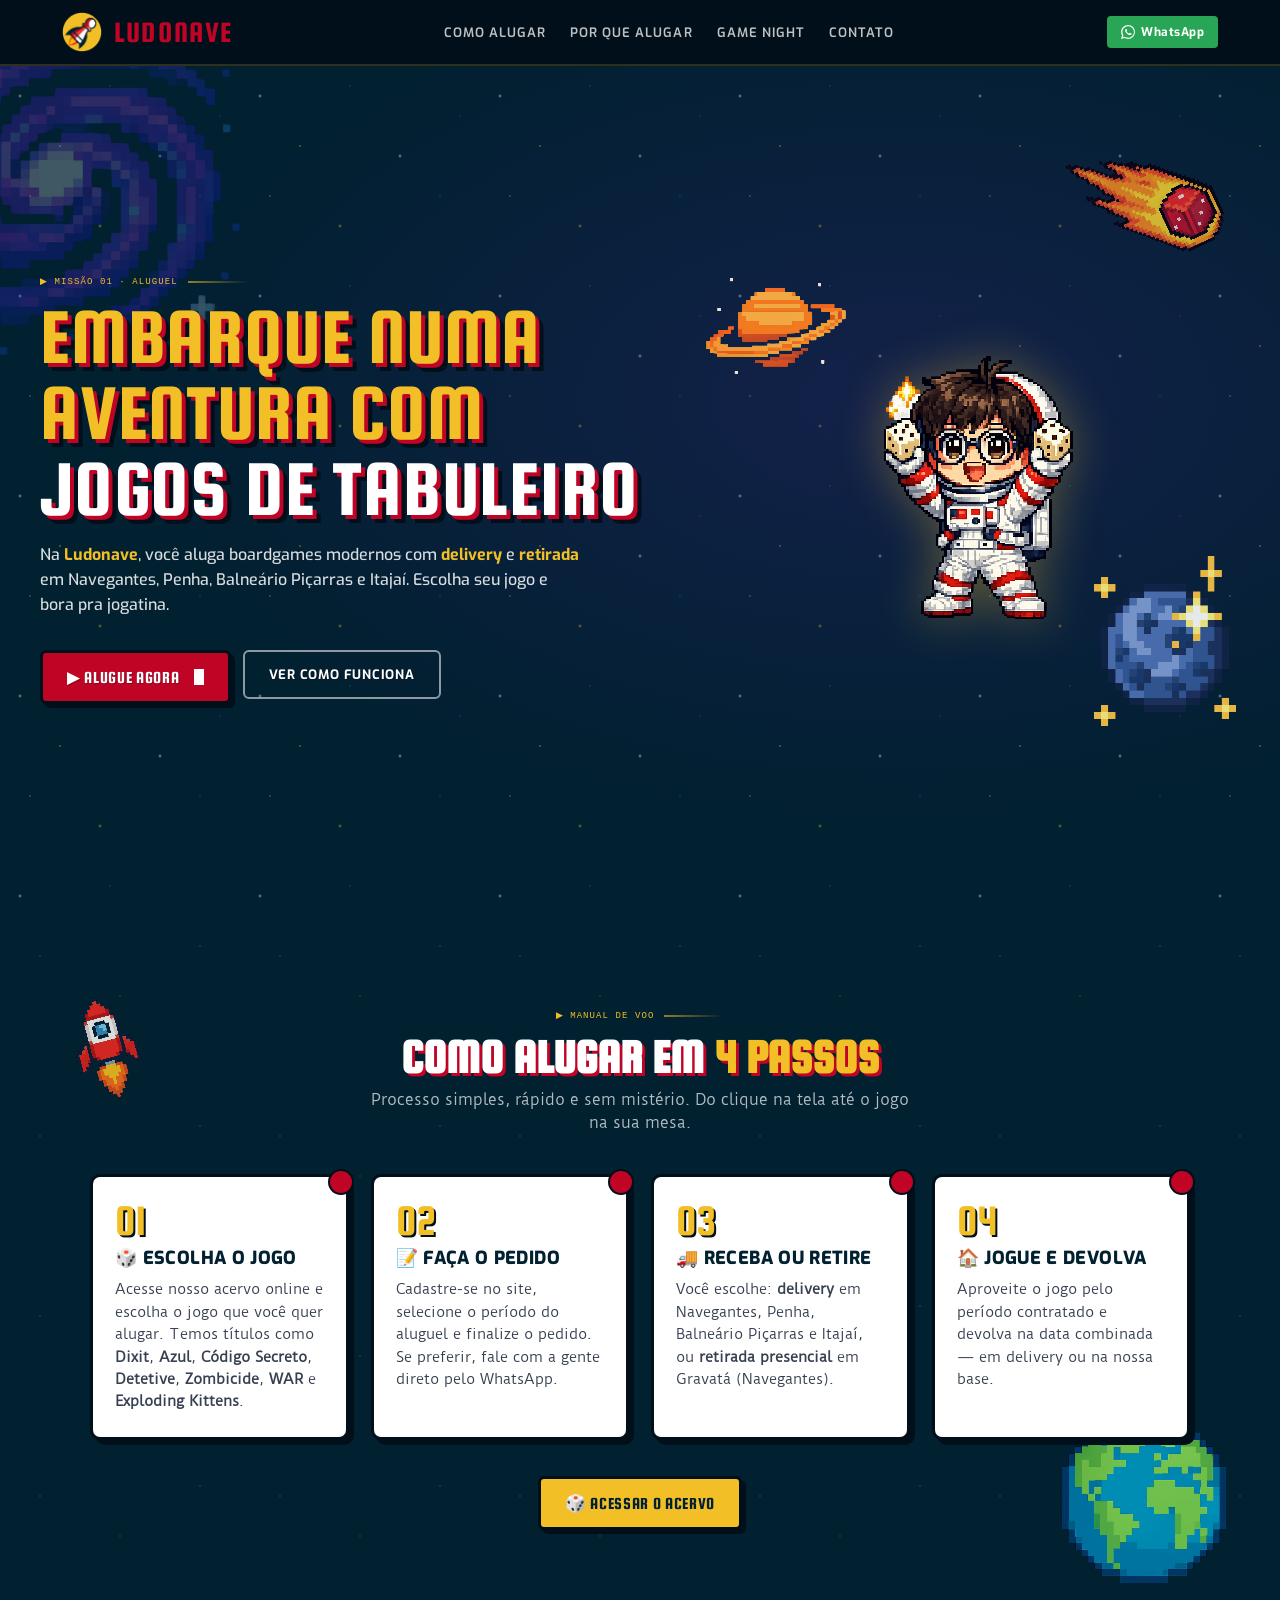
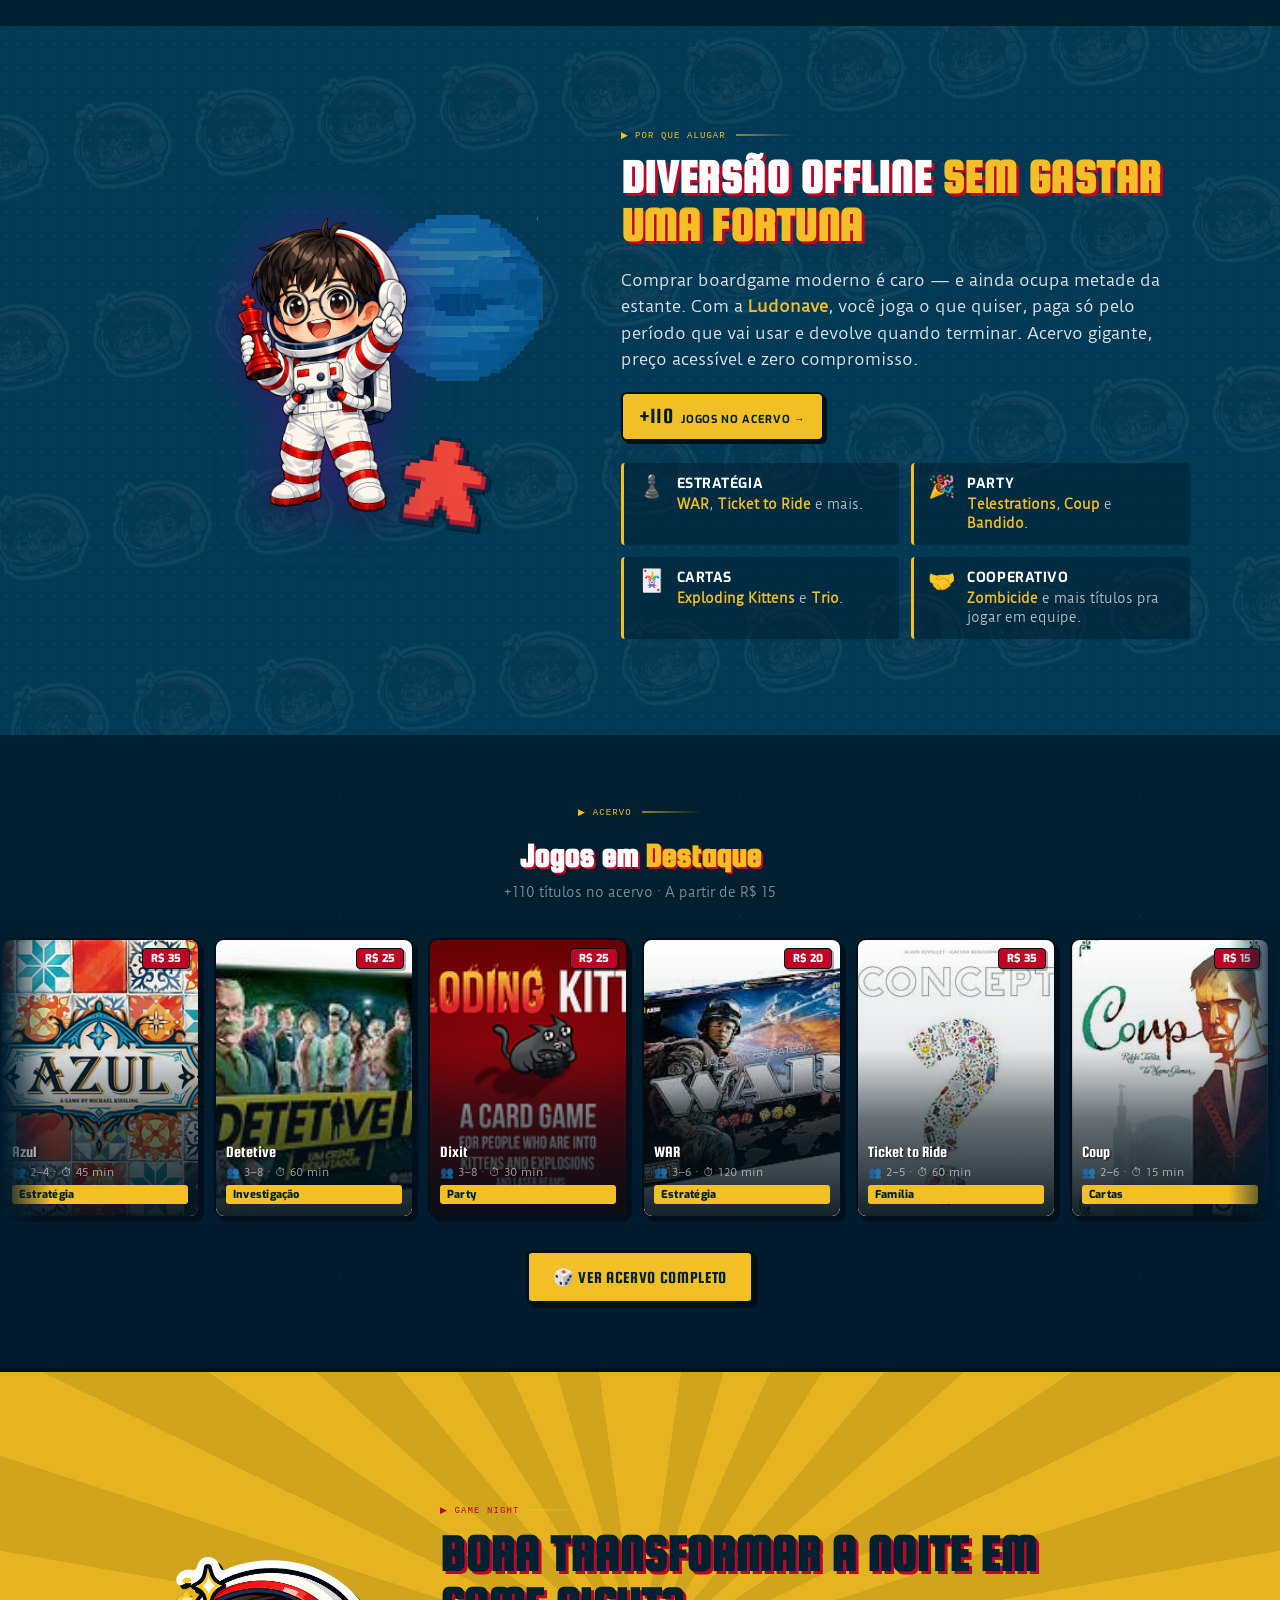
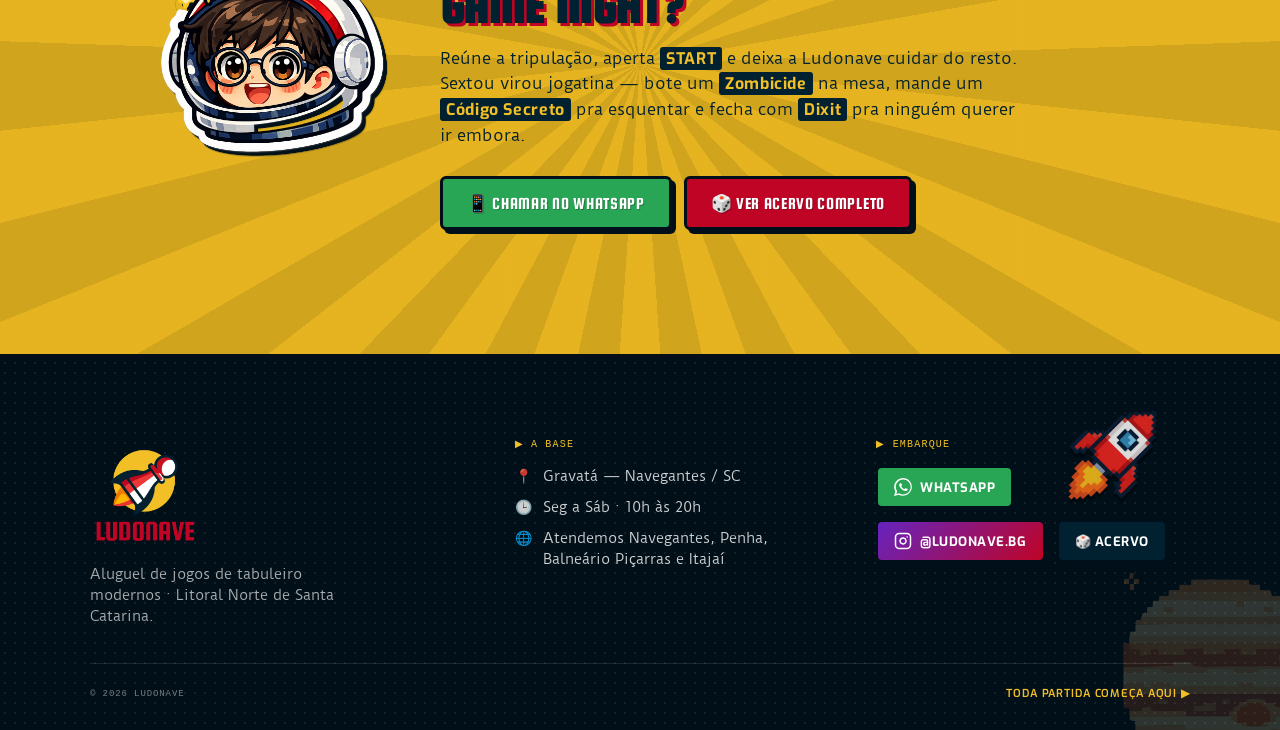
==== landing/index.html @ 5cf7e5d6 "feat: landing page LUDONAVE — aluguel de boardgames Landing page mobile-first completa com: - Hero, " ====
<!DOCTYPE html>
<html lang="pt-BR">
<head>
<meta charset="UTF-8">
<meta name="viewport" content="width=device-width, initial-scale=1.0">
<title>LUDONAVE — Aluguel de Jogos de Tabuleiro · Navegantes, Penha, Piçarras e Itajaí</title>
<meta name="description" content="Alugue jogos de tabuleiro modernos com delivery e retirada em Navegantes, Penha, Balneário Piçarras e Itajaí. Diversão analógica direto na sua casa.">
<meta name="theme-color" content="#012030">
<link rel="stylesheet" href="../colors_and_type.css">
<link rel="icon" href="../assets/logo%20icone.png" type="image/png">
<style>
/* ============================================================
   RESET + BASE
   ============================================================ */
* { box-sizing: border-box; margin: 0; padding: 0; }
html { scroll-behavior: smooth; }
body {
  background: var(--color-navy);
  color: var(--fg-primary);
  font-family: var(--font-body);
  overflow-x: hidden;
  -webkit-font-smoothing: antialiased;
}
img { display: block; max-width: 100%; height: auto; }
a { color: inherit; text-decoration: none; }
button { cursor: pointer; font-family: inherit; }

/* ============================================================
   COMMON UTILITIES
   ============================================================ */
.container { width: 100%; max-width: 1200px; margin: 0 auto; padding: 0 20px; }
.eyebrow {
  display: inline-flex; align-items: center; gap: 10px;
  font-family: var(--font-pixel);
  font-size: 9px; color: var(--color-yellow);
  letter-spacing: 0.12em; text-transform: uppercase;
  margin-bottom: 12px;
}
.eyebrow::after {
  content: ''; height: 2px; width: 60px;
  background: linear-gradient(to right, rgba(242,191,39,0.6), transparent);
}

/* ============================================================
   BUTTONS
   ============================================================ */
.btn {
  display: inline-flex; align-items: center; gap: 10px;
  border: 3px solid #000f1a; border-radius: 6px;
  padding: 14px 24px;
  font-family: var(--font-display);
  font-size: 17px; letter-spacing: 0.04em;
  box-shadow: 4px 4px 0 #000f1a;
  transition: transform 100ms ease-out, box-shadow 100ms ease-out, filter 150ms;
  text-shadow: 1px 1px 0 rgba(0,0,0,0.25);
  min-height: 48px;
}
.btn:hover, .btn:focus-visible { transform: translate(2px, 2px); box-shadow: 2px 2px 0 #000f1a; outline: none; }
.btn:focus-visible { filter: brightness(1.1); }

.btn--primary { background: var(--color-red); color: white; }
.btn--yellow { background: var(--color-yellow); color: var(--color-navy); text-shadow: none; }
.btn--wpp { background: var(--color-green); color: white; }
.btn--outline {
  background: transparent; color: white;
  border: 2.5px solid rgba(255,255,255,0.55);
  box-shadow: none;
  font-family: var(--font-ui); font-weight: 700; font-size: 13px;
  letter-spacing: 0.06em; text-transform: uppercase;
}
.btn--outline:hover { background: rgba(255,255,255,0.08); transform: none; box-shadow: none; }

.cursor-pixel {
  display: inline-block; width: 10px; height: 16px;
  background: currentColor;
  margin-left: 4px;
  animation: blink 1s steps(1) infinite;
  image-rendering: pixelated;
  vertical-align: -2px;
}
@keyframes blink { 50% { opacity: 0; } }

/* ============================================================
   HEADER
   ============================================================ */
.site-header {
  position: sticky; top: 0; z-index: 50;
  background: rgba(1, 15, 24, 0.92);
  backdrop-filter: blur(8px);
  border-bottom: 2px solid rgba(242,191,39,0.18);
}
.site-header__inner {
  display: flex; align-items: center; justify-content: space-between;
  padding: 10px 20px;
  max-width: 1200px; margin: 0 auto;
}
.site-header__logo { display: flex; align-items: center; gap: 10px; }
.site-header__logo img { height: 40px; width: auto; }
.site-header__logo span {
  font-family: var(--font-display);
  font-size: 26px; line-height: 1;
  color: var(--color-red);
  letter-spacing: 0.04em;
}
.site-header__nav { display: none; gap: 24px; }
.site-header__nav a {
  font-family: var(--font-ui); font-weight: 600;
  font-size: 13px; text-transform: uppercase;
  letter-spacing: 0.08em;
  color: rgba(255,255,255,0.75);
  transition: color 150ms;
}
.site-header__nav a:hover { color: var(--color-yellow); }
.site-header__cta {
  display: inline-flex; align-items: center; gap: 6px;
  background: var(--color-green); color: white;
  border: 2px solid #000f1a; border-radius: 6px;
  padding: 8px 14px;
  font-family: var(--font-ui); font-weight: 700; font-size: 12px;
  letter-spacing: 0.04em;
  box-shadow: 3px 3px 0 #000f1a;
  transition: transform 100ms, box-shadow 100ms;
}
.site-header__cta:hover { transform: translate(1px,1px); box-shadow: 2px 2px 0 #000f1a; }
@media (min-width: 768px) {
  .site-header__nav { display: flex; }
  .site-header__logo img { height: 44px; }
  .site-header__logo span { font-size: 30px; }
}

/* ============================================================
   HERO
   ============================================================ */
.hero {
  position: relative;
  min-height: calc(100vh - 60px);
  padding: 40px 20px 60px;
  display: flex; align-items: center;
  overflow: hidden;
  background: var(--color-navy);
}
.hero::before {
  content: ''; position: absolute; inset: 0; pointer-events: none;
  background-image:
    radial-gradient(2px 2px at 20px 30px, white, transparent),
    radial-gradient(1.5px 1.5px at 60px 80px, var(--color-yellow), transparent),
    radial-gradient(1px 1px at 110px 20px, var(--color-blue), transparent),
    radial-gradient(2px 2px at 160px 90px, white, transparent),
    radial-gradient(1.5px 1.5px at 220px 50px, var(--color-purple), transparent),
    radial-gradient(1px 1px at 30px 130px, white, transparent),
    radial-gradient(2px 2px at 100px 160px, var(--color-yellow), transparent),
    radial-gradient(1px 1px at 200px 130px, var(--color-blue), transparent);
  background-size: 240px 200px;
  opacity: 0.55;
}
.hero::after {
  content: ''; position: absolute; inset: 0; pointer-events: none;
  background: radial-gradient(ellipse at 70% 40%, rgba(101,36,191,0.18), transparent 60%);
}
.hero__inner {
  position: relative; z-index: 2;
  display: grid; grid-template-columns: 1fr; gap: 12px;
  width: 100%; max-width: 1200px; margin: 0 auto;
  align-items: center;
}
.hero__copy { text-align: center; }
.hero__title {
  font-family: var(--font-display);
  font-size: clamp(44px, 11vw, 80px);
  line-height: 0.95;
  color: var(--color-yellow);
  text-shadow: 4px 4px 0 var(--color-red), 8px 8px 0 #000f1a;
  letter-spacing: 0.01em;
  margin-bottom: 16px;
}
.hero__title .accent { color: white; }
.hero__sub {
  font-family: var(--font-ui);
  font-size: 16px; font-weight: 500;
  color: rgba(255,255,255,0.85);
  max-width: 540px; margin: 0 auto 28px;
  line-height: 1.55;
}
.hero__sub strong { color: var(--color-yellow); font-weight: 700; }
.hero__ctas { display: flex; flex-direction: column; gap: 12px; align-items: center; }
.hero__galaxy {
  position: absolute;
  width: 280px; height: 280px;
  top: -40px; left: -80px;
  opacity: 0.35;
  animation: spin-slow 60s linear infinite;
  pointer-events: none;
}
.hero__meteor {
  position: absolute;
  width: 90px;
  top: 12%; right: -10px;
  transform: rotate(-25deg);
  opacity: 0.85;
  image-rendering: pixelated;
  animation: meteor-fall 8s ease-in-out infinite;
  pointer-events: none;
}
.hero__visual {
  position: relative;
  display: flex; justify-content: center; align-items: center;
  min-height: 240px;
  margin-top: -8px;
}
.hero__mascot {
  position: relative; z-index: 3;
  width: 170px;
  image-rendering: pixelated;
  animation: float 3.2s ease-in-out infinite;
  filter: drop-shadow(0 0 24px rgba(242,191,39,0.35));
}
.hero__saturn {
  position: absolute; z-index: 1;
  width: 70px;
  top: 14%; left: 8%;
  image-rendering: pixelated;
  opacity: 0.95;
  animation: float 6s ease-in-out infinite;
}
.hero__bluep {
  position: absolute; z-index: 1;
  width: 80px;
  bottom: 12%; right: 8%;
  image-rendering: pixelated;
  opacity: 0.9;
  animation: float 4.5s ease-in-out infinite;
}

@keyframes float {
  0%, 100% { translate: 0 0; }
  50%      { translate: 0 -10px; }
}
@keyframes spin-slow { to { rotate: 360deg; } }
@keyframes meteor-fall {
  0%, 100% { translate: 0 0; }
  50%      { translate: -20px 14px; }
}

@media (min-width: 768px) {
  .hero { padding: 60px 24px; }
  .hero__inner { grid-template-columns: 1.2fr 1fr; gap: 48px; }
  .hero__copy { text-align: left; }
  .hero__sub { margin: 0 0 32px; }
  .hero__ctas { flex-direction: row; align-items: flex-start; flex-wrap: wrap; }
  .hero__visual { min-height: 460px; margin-top: 0; }
  .hero__mascot { width: 280px; }
  .hero__saturn { width: 140px; top: 0; left: -10px; }
  .hero__bluep { width: 170px; bottom: -10px; right: -10px; }
  .hero__galaxy { width: 360px; height: 360px; top: -60px; left: -120px; opacity: 0.25; }
  .hero__meteor { width: 130px; top: 8%; right: 5%; }
}

/* ============================================================
   MISSION
   ============================================================ */
.mission {
  position: relative;
  padding: 72px 20px;
  background: var(--color-navy-light);
  overflow: hidden;
}
.mission::before {
  content: ''; position: absolute; inset: 0; pointer-events: none;
  background-image: url('../assets/mascote-cabeca.png');
  background-size: 110px;
  background-repeat: space;
  opacity: 0.05;
  transform: rotate(-6deg) scale(1.05);
}
.mission::after {
  content: ''; position: absolute; inset: 0; pointer-events: none;
  background: var(--texture-halftone-light);
  background-size: 12px 12px;
  opacity: 0.4;
}
.mission__inner {
  position: relative; z-index: 2;
  max-width: 1100px; margin: 0 auto;
  display: grid; grid-template-columns: 1fr; gap: 14px;
  align-items: center;
}
.mission__visual {
  position: relative;
  display: flex; justify-content: center; align-items: center;
  min-height: 200px;
  padding: 8px 12px;
}
.mission__hero {
  position: relative; z-index: 3;
  width: 150px;
  filter: drop-shadow(0 0 28px rgba(101,36,191,0.55)) drop-shadow(0 8px 16px rgba(0,0,0,0.4));
  animation: float 4s ease-in-out infinite;
}
.mission__planet {
  position: absolute; z-index: 1;
  width: 90px;
  top: 18%; right: 14%;
  opacity: 0.45;
  image-rendering: pixelated;
}
.mission__meeple {
  position: absolute; z-index: 2;
  width: 50px;
  bottom: 14%; right: 16%;
  image-rendering: pixelated;
  transform: rotate(8deg);
  opacity: 0.95;
  filter: drop-shadow(2px 2px 0 rgba(0,0,0,0.4));
}
.mission__copy h2 {
  font-family: var(--font-display);
  font-size: clamp(32px, 7vw, 48px);
  line-height: 1; color: white;
  text-shadow: 3px 3px 0 var(--color-red);
  letter-spacing: 0.01em;
  margin-bottom: 18px;
}
.mission__copy h2 span { color: var(--color-yellow); }
.mission__copy p {
  font-family: var(--font-body);
  font-size: 16px; line-height: 1.65;
  color: rgba(255,255,255,0.86);
  margin-bottom: 14px;
}
.mission__copy p strong { color: var(--color-yellow); font-weight: 700; }

.mission__bens {
  display: grid; grid-template-columns: 1fr; gap: 10px;
  margin-top: 22px;
}
.mission__bem {
  display: flex; gap: 12px; align-items: flex-start;
  padding: 12px 14px;
  background: rgba(1,32,48,0.55);
  border-left: 3px solid var(--color-yellow);
  border-radius: 4px;
}
.mission__bem .ico {
  font-size: 22px; line-height: 1;
  flex-shrink: 0;
}
.mission__bem h4 {
  font-family: var(--font-ui); font-weight: 700;
  font-size: 14px; color: white;
  text-transform: uppercase; letter-spacing: 0.04em;
  margin-bottom: 2px;
}
.mission__bem p {
  font-family: var(--font-body);
  font-size: 13px; line-height: 1.45;
  color: rgba(255,255,255,0.7);
  margin: 0;
}
.mission__count {
  display: inline-flex; align-items: baseline; gap: 8px;
  margin-top: 6px;
  padding: 10px 16px;
  background: var(--color-yellow); color: var(--color-navy);
  border: 2.5px solid #000f1a;
  border-radius: 6px;
  box-shadow: 3px 3px 0 #000f1a;
  font-family: var(--font-display);
  font-size: 22px;
  letter-spacing: 0.02em;
  text-decoration: none;
  transition: transform 100ms, box-shadow 100ms;
  cursor: pointer;
}
.mission__count:hover, .mission__count:focus-visible {
  transform: translate(1px, 1px);
  box-shadow: 2px 2px 0 #000f1a;
  outline: none;
  filter: brightness(1.05);
}
.mission__count small {
  font-family: var(--font-ui); font-weight: 700; font-size: 11px;
  letter-spacing: 0.06em; text-transform: uppercase;
}

@media (min-width: 768px) {
  .mission { padding: 96px 24px; }
  .mission__inner { grid-template-columns: 1fr 1.2fr; gap: 56px; }
  .mission__visual { min-height: 320px; padding: 24px 16px; }
  .mission__hero { width: 240px; }
  .mission__planet { width: 180px; top: 8%; right: 4%; }
  .mission__meeple { width: 90px; }
  .mission__bens { grid-template-columns: 1fr 1fr; gap: 12px; }
}

/* ============================================================
   HOW IT WORKS — MANUAL DE VOO
   ============================================================ */
.how {
  position: relative;
  padding: 72px 20px;
  background: var(--color-navy);
  overflow: hidden;
}
.how::before {
  content: ''; position: absolute; inset: 0; pointer-events: none;
  background-image:
    radial-gradient(1.5px 1.5px at 40px 50px, rgba(255,255,255,0.4), transparent),
    radial-gradient(1px 1px at 120px 90px, var(--color-yellow), transparent),
    radial-gradient(1.5px 1.5px at 200px 40px, var(--color-blue), transparent);
  background-size: 240px 180px;
  opacity: 0.4;
}
.how__earth {
  position: absolute;
  width: 110px; bottom: 6%; right: 2%;
  opacity: 0.85;
  image-rendering: pixelated;
  animation: float 5s ease-in-out infinite;
  pointer-events: none;
}
.how__rocket {
  position: absolute;
  width: 80px; top: 8%; left: 3%;
  opacity: 0.85;
  image-rendering: pixelated;
  transform: rotate(-15deg);
  animation: float 4s ease-in-out infinite;
  pointer-events: none;
}
.how__inner { position: relative; z-index: 2; max-width: 1100px; margin: 0 auto; }
.how__head { text-align: center; margin-bottom: 40px; }
.how__head h2 {
  font-family: var(--font-display);
  font-size: clamp(32px, 7vw, 48px);
  line-height: 1; color: white;
  text-shadow: 3px 3px 0 var(--color-red);
  margin-bottom: 8px;
}
.how__head h2 span { color: var(--color-yellow); }
.how__head p {
  font-family: var(--font-body); font-size: 15px;
  color: rgba(255,255,255,0.7);
  max-width: 540px; margin: 0 auto;
}
.how__grid {
  display: grid; grid-template-columns: 1fr; gap: 18px;
}
.how__card {
  position: relative;
  background: white; color: var(--color-navy);
  border: 3px solid #000f1a; border-radius: 10px;
  padding: 22px 22px 24px;
  box-shadow: 5px 5px 0 #000f1a;
  transition: transform 200ms, box-shadow 200ms;
}
.how__card:hover { transform: translate(-2px,-2px); box-shadow: 7px 7px 0 #000f1a; }
.how__num {
  font-family: var(--font-display);
  font-size: 44px; line-height: 1;
  color: var(--color-yellow);
  text-shadow: 2px 2px 0 #000f1a;
  margin-bottom: 4px;
}
.how__card h3 {
  font-family: var(--font-ui); font-weight: 800;
  font-size: 18px; letter-spacing: 0.02em;
  text-transform: uppercase;
  color: var(--color-navy);
  margin-bottom: 8px;
}
.how__card p {
  font-family: var(--font-body); font-size: 14px;
  line-height: 1.6; color: var(--color-gray-700);
}
.how__card::after {
  content: ''; position: absolute;
  top: -8px; right: -8px;
  width: 22px; height: 22px;
  background: var(--color-red);
  border: 2.5px solid #000f1a;
  border-radius: 50%;
}
@media (min-width: 600px) {
  .how__grid { grid-template-columns: 1fr 1fr; gap: 22px; }
}
@media (min-width: 1024px) {
  .how { padding: 96px 24px; }
  .how__grid { grid-template-columns: repeat(4, 1fr); }
  .how__earth { width: 170px; right: 4%; }
  .how__rocket { width: 110px; left: 4%; top: 12%; }
}

/* ============================================================
   GAME NIGHT
   ============================================================ */
.gn {
  position: relative;
  padding: 72px 20px;
  background: var(--color-yellow);
  color: var(--color-navy);
  overflow: hidden;
  border-top: 4px solid #000f1a;
  border-bottom: 4px solid #000f1a;
}
.gn::before {
  content: ''; position: absolute; inset: -30%; pointer-events: none;
  background: repeating-conic-gradient(from 0deg, var(--color-yellow-dark) 0deg 8deg, #8a6a08 8deg 16deg);
  opacity: 0.32;
}
.gn__inner {
  position: relative; z-index: 2;
  max-width: 1000px; margin: 0 auto;
  display: grid; grid-template-columns: 1fr; gap: 24px;
  align-items: center;
  text-align: center;
}
.gn__sticker {
  display: flex; justify-content: center;
  position: relative; z-index: 2;
}
.gn__sticker img {
  width: 200px;
  filter: drop-shadow(4px 4px 0 #000f1a);
}
.gn__copy h2 {
  font-family: var(--font-display);
  font-size: clamp(32px, 7vw, 52px);
  line-height: 1; color: var(--color-navy);
  text-shadow: 3px 3px 0 var(--color-red);
  margin-bottom: 14px;
}
.gn__copy p {
  font-family: var(--font-body);
  font-size: 16px; line-height: 1.6;
  color: var(--color-navy);
  max-width: 580px; margin: 0 auto 28px;
}
.gn__copy p strong {
  background: var(--color-navy); color: var(--color-yellow);
  padding: 1px 6px; border-radius: 3px;
  font-family: var(--font-ui); font-weight: 700;
  letter-spacing: 0.04em;
}
.gn__ctas {
  display: flex; flex-direction: column; gap: 12px; align-items: center;
}
@media (min-width: 768px) {
  .gn { padding: 96px 24px; }
  .gn__inner { grid-template-columns: auto 1fr; gap: 40px; text-align: left; }
  .gn__copy p { margin: 0 0 28px; }
  .gn__ctas { flex-direction: row; align-items: flex-start; }
  .gn__sticker img { width: 260px; }
}

/* ============================================================
   FOOTER
   ============================================================ */
.foot {
  position: relative;
  padding: 64px 20px 28px;
  background: var(--color-navy-dark);
  color: white;
  overflow: hidden;
}
.foot::before {
  content: ''; position: absolute; inset: 0; pointer-events: none;
  background: var(--texture-halftone-light);
  background-size: 10px 10px;
  opacity: 0.6;
}
.foot__jupiter {
  position: absolute; bottom: -40px; right: -40px;
  width: 200px; opacity: 0.18;
  image-rendering: pixelated;
  pointer-events: none;
}
.foot__rocket {
  position: absolute; top: 32px; right: 8%;
  width: 130px; opacity: 0.85;
  image-rendering: pixelated;
  transform: rotate(45deg);
  animation: float 3.5s ease-in-out infinite;
  pointer-events: none;
  filter: drop-shadow(3px 3px 0 rgba(0,0,0,0.4));
}
.foot__inner {
  position: relative; z-index: 2;
  max-width: 1100px; margin: 0 auto;
}
.foot__grid {
  display: grid; grid-template-columns: 1fr; gap: 36px;
  margin-bottom: 36px;
}
.foot__brand img { height: 110px; width: auto; margin-bottom: 16px; }
.foot__brand p {
  font-family: var(--font-body); font-size: 14px;
  color: rgba(255,255,255,0.65);
  max-width: 280px;
}
.foot__title {
  font-family: var(--font-pixel);
  font-size: 10px; color: var(--color-yellow);
  letter-spacing: 0.12em;
  margin-bottom: 16px;
}
.foot__list { list-style: none; }
.foot__list li {
  font-family: var(--font-body); font-size: 14px;
  color: rgba(255,255,255,0.8);
  margin-bottom: 10px;
  line-height: 1.5;
  display: flex; gap: 8px; align-items: flex-start;
}
.foot__list li .ico {
  display: inline-block; min-width: 20px;
  font-size: 14px;
}
.foot__social {
  display: flex; flex-wrap: wrap; gap: 12px; margin-top: 4px;
}
.foot__social a {
  display: inline-flex; align-items: center; gap: 8px;
  padding: 10px 16px;
  background: var(--color-navy);
  border: 2.5px solid #000f1a;
  border-radius: 6px;
  box-shadow: 3px 3px 0 #000f1a;
  font-family: var(--font-ui); font-weight: 700;
  font-size: 13px; letter-spacing: 0.04em;
  text-transform: uppercase;
  color: white;
  transition: transform 100ms, box-shadow 100ms;
}
.foot__social a:hover { transform: translate(1px,1px); box-shadow: 2px 2px 0 #000f1a; }
.foot__social a.is-wpp { background: var(--color-green); }
.foot__social a.is-ig { background: linear-gradient(135deg, var(--color-purple), var(--color-red)); }
.foot__social svg { width: 18px; height: 18px; }
.foot__bottom {
  border-top: 1px solid rgba(255,255,255,0.1);
  padding-top: 22px;
  display: flex; flex-direction: column; gap: 10px;
  align-items: center; justify-content: space-between;
  text-align: center;
}
.foot__copy {
  font-family: var(--font-pixel); font-size: 9px;
  color: rgba(255,255,255,0.45); letter-spacing: 0.1em;
}
.foot__tag {
  font-family: var(--font-ui); font-weight: 600; font-size: 11px;
  color: var(--color-yellow); letter-spacing: 0.08em;
  text-transform: uppercase;
}
@media (min-width: 768px) {
  .foot { padding: 80px 24px 32px; }
  .foot__grid { grid-template-columns: 1.2fr 1fr 1fr; gap: 48px; }
  .foot__bottom { flex-direction: row; }
}

/* ============================================================
   ACCESSIBILITY — Reduced motion
   ============================================================ */
@media (prefers-reduced-motion: reduce) {
  *, *::before, *::after {
    animation-duration: 0.01ms !important;
    animation-iteration-count: 1 !important;
    transition-duration: 0.01ms !important;
    scroll-behavior: auto !important;
  }
}

/* ============================================================
   CAROUSEL — Destaque de Jogos
   ============================================================ */
.carousel {
  position: relative;
  padding: 48px 0;
  background: linear-gradient(180deg, var(--color-navy) 0%, #011a2d 100%);
  overflow: hidden;
}
.carousel::before {
  content: ''; position: absolute; inset: 0; pointer-events: none;
  background-image:
    radial-gradient(1px 1px at 80px 30px, rgba(242,191,39,0.35), transparent),
    radial-gradient(1px 1px at 200px 80px, rgba(255,255,255,0.25), transparent),
    radial-gradient(1.5px 1.5px at 340px 60px, rgba(4,157,217,0.4), transparent);
  background-size: 400px 120px;
  opacity: 0.5;
}
.carousel__head {
  position: relative; z-index: 2;
  text-align: center; margin-bottom: 24px;
  padding: 0 20px;
}
.carousel__title {
  font-family: var(--font-display);
  font-size: clamp(24px, 5vw, 34px);
  line-height: 1.1; color: white;
  text-shadow: 2px 2px 0 var(--color-red);
  margin-top: 8px;
}
.carousel__title span { color: var(--color-yellow); }
.carousel__sub {
  font-family: var(--font-body); font-size: 13px;
  color: rgba(255,255,255,0.5); margin-top: 8px;
}
.carousel__wrapper {
  position: relative; z-index: 2;
  overflow: hidden;
  -webkit-mask-image: linear-gradient(to right, transparent 0%, black 4%, black 96%, transparent 100%);
  mask-image: linear-gradient(to right, transparent 0%, black 4%, black 96%, transparent 100%);
}
.carousel__track {
  display: flex; gap: 14px;
  animation: carousel-scroll 35s linear infinite;
  padding: 12px 0;
  will-change: transform;
}
.carousel__track:hover { animation-play-state: paused; }
@keyframes carousel-scroll {
  0% { transform: translateX(0); }
  100% { transform: translateX(-50%); }
}

/* ---- Card ---- */
.carousel__card {
  flex: 0 0 150px; min-width: 150px;
  height: 220px;
  border-radius: 10px;
  overflow: hidden;
  cursor: pointer;
  position: relative;
  border: 2.5px solid #000f1a;
  box-shadow: 4px 4px 0 #000f1a;
  transition: transform 200ms cubic-bezier(.34,1.56,.64,1), box-shadow 200ms;
}
.carousel__card:hover {
  transform: translateY(-6px) scale(1.03);
  box-shadow: 6px 10px 0 #000f1a;
}
.carousel__card-img {
  position: absolute; inset: 0;
  width: 100%; height: 100%;
  object-fit: cover;
  background: linear-gradient(135deg, #012030 0%, #023a56 100%);
}
/* Dark gradient overlay for text readability */
.carousel__card::after {
  content: ''; position: absolute; inset: 0;
  background: linear-gradient(
    to top,
    rgba(1,15,24,0.92) 0%,
    rgba(1,15,24,0.6) 35%,
    rgba(1,15,24,0.1) 60%,
    transparent 100%
  );
  pointer-events: none;
  border-radius: 8px;
}
.carousel__card-body {
  position: absolute; bottom: 0; left: 0; right: 0;
  z-index: 5;
  padding: 10px 10px 12px;
  display: flex; flex-direction: column;
}
.carousel__card-name {
  font-family: var(--font-display);
  font-size: 14px;
  line-height: 1.15;
  color: white;
  text-shadow: 1px 1px 2px rgba(0,0,0,0.8);
  margin-bottom: 4px;
  overflow: hidden;
  display: -webkit-box;
  -webkit-line-clamp: 2;
  -webkit-box-orient: vertical;
}
.carousel__card-meta {
  display: flex; align-items: center; gap: 6px;
  font-family: var(--font-body);
  font-size: 10px;
  color: rgba(255,255,255,0.6);
  margin-bottom: 6px;
}
.carousel__card-tag {
  display: inline-block;
  background: var(--color-yellow);
  color: var(--color-navy);
  padding: 2px 7px;
  border-radius: 3px;
  font-family: var(--font-ui);
  font-size: 10px;
  font-weight: 800;
  letter-spacing: 0.02em;
}
/* Price badge top-right */
.carousel__card-price {
  position: absolute; top: 8px; right: 8px;
  z-index: 10;
  background: var(--color-red);
  color: white;
  padding: 4px 8px;
  border-radius: 4px;
  font-family: var(--font-ui);
  font-size: 11px;
  font-weight: 800;
  border: 1.5px solid #000f1a;
  box-shadow: 2px 2px 0 rgba(0,0,0,0.3);
  line-height: 1;
}
/* CTA link after carousel */
.carousel__cta {
  position: relative; z-index: 2;
  display: flex; justify-content: center;
  margin-top: 20px; padding: 0 20px;
}

@media (min-width: 600px) {
  .carousel { padding: 56px 0; }
  .carousel__card { flex: 0 0 170px; min-width: 170px; height: 245px; }
  .carousel__card-name { font-size: 15px; }
}
@media (min-width: 1024px) {
  .carousel { padding: 64px 0; }
  .carousel__card { flex: 0 0 200px; min-width: 200px; height: 280px; }
  .carousel__card-name { font-size: 16px; }
  .carousel__card-meta { font-size: 11px; }
  .carousel__card-tag { font-size: 11px; }
}

/* Focus rings */
a:focus-visible, button:focus-visible, .btn:focus-visible {
  outline: 3px solid var(--color-yellow);
  outline-offset: 3px;
}
</style>
</head>
<body>

<!-- ======================== HEADER ======================== -->
<header class="site-header">
  <div class="site-header__inner">
    <a href="#top" class="site-header__logo" aria-label="Ludonave — voltar ao topo">
      <img src="../assets/logo%20icone.png" alt="Logo Ludonave: foguete-peão">
      <span>LUDONAVE</span>
    </a>
    <nav class="site-header__nav" aria-label="Navegação principal">
      <a href="#manual-de-voo">Como Alugar</a>
      <a href="#missao">Por Que Alugar</a>
      <a href="#game-night">Game Night</a>
      <a href="#contato">Contato</a>
    </nav>
    <a class="site-header__cta"
       href="https://api.whatsapp.com/send?phone=5547997082864&text=Ol%C3%A1!%20Quero%20alugar%20um%20jogo%20da%20Ludonave"
       target="_blank" rel="noopener noreferrer"
       aria-label="Falar no WhatsApp">
      <svg viewBox="0 0 24 24" width="14" height="14" fill="currentColor" aria-hidden="true"><path d="M17.5 14.4c-.3-.1-1.6-.8-1.9-.9-.3-.1-.4-.1-.6.1-.2.3-.7.9-.8 1-.1.2-.3.2-.6.1-.3-.1-1.2-.4-2.2-1.4-.8-.7-1.4-1.6-1.6-1.9-.1-.3 0-.4.1-.6.1-.1.3-.3.4-.5.1-.1.2-.3.3-.4.1-.2 0-.3 0-.5s-.6-1.5-.9-2c-.2-.5-.4-.4-.6-.4h-.5c-.2 0-.5.1-.7.4-.3.3-.9.9-.9 2.2 0 1.3 1 2.6 1.1 2.7.1.2 1.9 3 4.7 4.2.7.3 1.2.5 1.6.6.7.2 1.3.2 1.8.1.6-.1 1.6-.7 1.9-1.3.2-.6.2-1.1.2-1.3 0-.1-.2-.2-.5-.3z"/><path d="M20.5 3.5C18.3 1.3 15.4 0 12.2 0 5.6 0 .2 5.4.2 12c0 2.1.6 4.2 1.6 6L0 24l6.2-1.6c1.7.9 3.6 1.4 5.5 1.4h.1c6.6 0 12-5.4 12-12 0-3.2-1.2-6.2-3.3-8.3zm-8.3 18.4c-1.8 0-3.5-.5-5-1.4l-.4-.2-3.7 1 1-3.6-.2-.4c-1-1.6-1.5-3.4-1.5-5.3 0-5.5 4.5-9.9 9.9-9.9 2.6 0 5.1 1 7 2.9 1.9 1.9 2.9 4.4 2.9 7-.1 5.4-4.5 9.9-10 9.9z"/></svg>
      WhatsApp
    </a>
  </div>
</header>

<a id="top"></a>

<!-- ======================== HERO ======================== -->
<section class="hero" aria-labelledby="hero-title">
  <img class="hero__galaxy" src="../assets/6.png" alt="" aria-hidden="true" loading="eager">
  <img class="hero__meteor" src="../assets/5.png" alt="" aria-hidden="true" loading="eager">

  <div class="hero__inner">
    <div class="hero__copy">
      <span class="eyebrow">▶ MISSÃO 01 · ALUGUEL</span>
      <h1 class="hero__title" id="hero-title">EMBARQUE NUMA AVENTURA COM <span class="accent">JOGOS DE TABULEIRO</span></h1>
      <p class="hero__sub">
        Na <strong>Ludonave</strong>, você aluga boardgames modernos com <strong>delivery</strong> e
        <strong>retirada</strong> em Navegantes, Penha, Balneário Piçarras e Itajaí.
        Escolha seu jogo e bora pra jogatina.
      </p>
      <div class="hero__ctas">
        <a class="btn btn--primary"
           href="https://ludonave.acervodejogos.com.br/"
           target="_blank" rel="noopener noreferrer">
          ▶ ALUGUE AGORA<span class="cursor-pixel" aria-hidden="true"></span>
        </a>
        <a class="btn btn--outline" href="#manual-de-voo">Ver como funciona</a>
      </div>
    </div>

    <div class="hero__visual">
      <img class="hero__saturn" src="../assets/3.png" alt="" aria-hidden="true" loading="eager">
      <img class="hero__bluep" src="../assets/7.png" alt="" aria-hidden="true" loading="eager">
      <img class="hero__mascot" src="../assets/mascote-pixel.png" alt="Mascote da Ludonave em estilo pixel-art segurando dados" loading="eager">
    </div>
  </div>
</section>

<!-- ======================== HOW IT WORKS ======================== -->
<section class="how" id="manual-de-voo" aria-labelledby="how-title">
  <img class="how__rocket" src="../assets/4.png" alt="" aria-hidden="true" loading="lazy">
  <img class="how__earth" src="../assets/11.png" alt="" aria-hidden="true" loading="lazy">

  <div class="how__inner">
    <div class="how__head">
      <span class="eyebrow">▶ MANUAL DE VOO</span>
      <h2 id="how-title">COMO ALUGAR EM <span>4 PASSOS</span></h2>
      <p>Processo simples, rápido e sem mistério. Do clique na tela até o jogo na sua mesa.</p>
    </div>

    <div class="how__grid">
      <div class="how__card">
        <div class="how__num">01</div>
        <h3>🎲 Escolha o jogo</h3>
        <p>Acesse nosso acervo online e escolha o jogo que você quer alugar. Temos títulos como
          <strong>Dixit</strong>, <strong>Azul</strong>, <strong>Código Secreto</strong>,
          <strong>Detetive</strong>, <strong>Zombicide</strong>, <strong>WAR</strong> e
          <strong>Exploding Kittens</strong>.</p>
      </div>

      <div class="how__card">
        <div class="how__num">02</div>
        <h3>📝 Faça o pedido</h3>
        <p>Cadastre-se no site, selecione o período do aluguel e finalize o pedido. Se preferir,
          fale com a gente direto pelo WhatsApp.</p>
      </div>

      <div class="how__card">
        <div class="how__num">03</div>
        <h3>🚚 Receba ou retire</h3>
        <p>Você escolhe: <strong>delivery</strong> em Navegantes, Penha, Balneário Piçarras e Itajaí,
          ou <strong>retirada presencial</strong> em Gravatá (Navegantes).</p>
      </div>

      <div class="how__card">
        <div class="how__num">04</div>
        <h3>🏠 Jogue e devolva</h3>
        <p>Aproveite o jogo pelo período contratado e devolva na data combinada — em delivery
          ou na nossa base.</p>
      </div>
    </div>

    <div style="text-align:center; margin-top:36px;">
      <a class="btn btn--yellow"
         href="https://ludonave.acervodejogos.com.br/"
         target="_blank" rel="noopener noreferrer">
        🎲 ACESSAR O ACERVO
      </a>
    </div>
  </div>
</section>

<!-- ======================== MISSION ======================== -->
<section class="mission" id="missao" aria-labelledby="mission-title">
  <div class="mission__inner">
    <div class="mission__visual">
      <img class="mission__planet" src="../assets/13.png" alt="" aria-hidden="true" loading="lazy">
      <img class="mission__hero" src="../assets/mascote_comic.png" alt="Mascote astronauta da Ludonave em estilo comic" loading="lazy">
      <img class="mission__meeple" src="../assets/9.png" alt="" aria-hidden="true" loading="lazy">
    </div>

    <div class="mission__copy">
      <span class="eyebrow">▶ POR QUE ALUGAR</span>
      <h2 id="mission-title">DIVERSÃO OFFLINE <span>SEM GASTAR UMA FORTUNA</span></h2>
      <p>
        Comprar boardgame moderno é caro — e ainda ocupa metade da estante. Com a
        <strong>Ludonave</strong>, você joga o que quiser, paga só pelo período que vai usar
        e devolve quando terminar. Acervo gigante, preço acessível e zero compromisso.
      </p>

      <a class="mission__count"
         href="https://ludonave.acervodejogos.com.br/"
         target="_blank" rel="noopener noreferrer"
         aria-label="Ver os mais de 110 jogos no acervo">
        +110<small>jogos no acervo →</small>
      </a>

      <div class="mission__bens">
        <div class="mission__bem">
          <span class="ico" aria-hidden="true">♟️</span>
          <div>
            <h4>Estratégia</h4>
            <p><strong>WAR</strong>, <strong>Ticket to Ride</strong> e mais.</p>
          </div>
        </div>
        <div class="mission__bem">
          <span class="ico" aria-hidden="true">🎉</span>
          <div>
            <h4>Party</h4>
            <p><strong>Telestrations</strong>, <strong>Coup</strong> e <strong>Bandido</strong>.</p>
          </div>
        </div>
        <div class="mission__bem">
          <span class="ico" aria-hidden="true">🃏</span>
          <div>
            <h4>Cartas</h4>
            <p><strong>Exploding Kittens</strong> e <strong>Trio</strong>.</p>
          </div>
        </div>
        <div class="mission__bem">
          <span class="ico" aria-hidden="true">🤝</span>
          <div>
            <h4>Cooperativo</h4>
            <p><strong>Zombicide</strong> e mais títulos pra jogar em equipe.</p>
          </div>
        </div>
      </div>
    </div>
  </div>
</section>

<!-- ======================== CAROUSEL ======================== -->
<section class="carousel" id="destaque" aria-labelledby="carousel-title">
  <div class="carousel__head">
    <div class="eyebrow">▶ ACERVO</div>
    <h2 id="carousel-title" class="carousel__title">Jogos em <span>Destaque</span></h2>
    <p class="carousel__sub">+110 títulos no acervo · A partir de R$ 15</p>
  </div>

  <div class="carousel__wrapper">
    <div class="carousel__track">
      <!-- 1. Azul -->
      <a class="carousel__card" href="https://ludonave.acervodejogos.com.br/" target="_blank" rel="noopener noreferrer">
        <img class="carousel__card-img" src="../assets/games/azul.png" alt="Azul" loading="lazy">
        <div class="carousel__card-price">R$ 35</div>
        <div class="carousel__card-body">
          <div class="carousel__card-name">Azul</div>
          <div class="carousel__card-meta">👥 2–4 · ⏱ 45 min</div>
          <span class="carousel__card-tag">Estratégia</span>
        </div>
      </a>
      <!-- 2. Zombicide -->
      <a class="carousel__card" href="https://ludonave.acervodejogos.com.br/" target="_blank" rel="noopener noreferrer">
        <img class="carousel__card-img" src="../assets/games/detetive.jpg" alt="Detetive" loading="lazy">
        <div class="carousel__card-price">R$ 25</div>
        <div class="carousel__card-body">
          <div class="carousel__card-name">Detetive</div>
          <div class="carousel__card-meta">👥 3–8 · ⏱ 60 min</div>
          <span class="carousel__card-tag">Investigação</span>
        </div>
      </a>
      <!-- 3. Dixit -->
      <a class="carousel__card" href="https://ludonave.acervodejogos.com.br/" target="_blank" rel="noopener noreferrer">
        <img class="carousel__card-img" src="../assets/games/dixit.png" alt="Dixit" loading="lazy">
        <div class="carousel__card-price">R$ 25</div>
        <div class="carousel__card-body">
          <div class="carousel__card-name">Dixit</div>
          <div class="carousel__card-meta">👥 3–8 · ⏱ 30 min</div>
          <span class="carousel__card-tag">Party</span>
        </div>
      </a>
      <!-- 4. WAR -->
      <a class="carousel__card" href="https://ludonave.acervodejogos.com.br/" target="_blank" rel="noopener noreferrer">
        <img class="carousel__card-img" src="../assets/games/war.jpg" alt="WAR" loading="lazy">
        <div class="carousel__card-price">R$ 20</div>
        <div class="carousel__card-body">
          <div class="carousel__card-name">WAR</div>
          <div class="carousel__card-meta">👥 3–6 · ⏱ 120 min</div>
          <span class="carousel__card-tag">Estratégia</span>
        </div>
      </a>
      <!-- 5. Ticket to Ride -->
      <a class="carousel__card" href="https://ludonave.acervodejogos.com.br/" target="_blank" rel="noopener noreferrer">
        <img class="carousel__card-img" src="../assets/games/ticket-to-ride.jpg" alt="Ticket to Ride" loading="lazy">
        <div class="carousel__card-price">R$ 35</div>
        <div class="carousel__card-body">
          <div class="carousel__card-name">Ticket to Ride</div>
          <div class="carousel__card-meta">👥 2–5 · ⏱ 60 min</div>
          <span class="carousel__card-tag">Família</span>
        </div>
      </a>
      <!-- 6. Coup -->
      <a class="carousel__card" href="https://ludonave.acervodejogos.com.br/" target="_blank" rel="noopener noreferrer">
        <img class="carousel__card-img" src="../assets/games/coup.jpg" alt="Coup" loading="lazy">
        <div class="carousel__card-price">R$ 15</div>
        <div class="carousel__card-body">
          <div class="carousel__card-name">Coup</div>
          <div class="carousel__card-meta">👥 2–6 · ⏱ 15 min</div>
          <span class="carousel__card-tag">Cartas</span>
        </div>
      </a>
      <!-- 7. Carcassonne -->
      <a class="carousel__card" href="https://ludonave.acervodejogos.com.br/" target="_blank" rel="noopener noreferrer">
        <img class="carousel__card-img" src="../assets/games/carcassonne.jpg" alt="Carcassonne" loading="lazy">
        <div class="carousel__card-price">R$ 25</div>
        <div class="carousel__card-body">
          <div class="carousel__card-name">Carcassonne</div>
          <div class="carousel__card-meta">👥 2–5 · ⏱ 45 min</div>
          <span class="carousel__card-tag">Estratégia</span>
        </div>
      </a>
      <!-- 8. Exploding Kittens -->
      <a class="carousel__card" href="https://ludonave.acervodejogos.com.br/" target="_blank" rel="noopener noreferrer">
        <img class="carousel__card-img" src="../assets/games/exploding-kittens.webp" alt="Exploding Kittens" loading="lazy">
        <div class="carousel__card-price">R$ 20</div>
        <div class="carousel__card-body">
          <div class="carousel__card-name">Exploding Kittens</div>
          <div class="carousel__card-meta">👥 2–5 · ⏱ 15 min</div>
          <span class="carousel__card-tag">Party</span>
        </div>
      </a>
      <!-- 9. 7 Wonders -->
      <a class="carousel__card" href="https://ludonave.acervodejogos.com.br/" target="_blank" rel="noopener noreferrer">
        <img class="carousel__card-img" src="../assets/games/7wonders.jpg" alt="7 Wonders" loading="lazy">
        <div class="carousel__card-price">R$ 30</div>
        <div class="carousel__card-body">
          <div class="carousel__card-name">7 Wonders</div>
          <div class="carousel__card-meta">👥 3–7 · ⏱ 30 min</div>
          <span class="carousel__card-tag">Estratégia</span>
        </div>
      </a>
      <!-- 10. Código Secreto -->
      <a class="carousel__card" href="https://ludonave.acervodejogos.com.br/" target="_blank" rel="noopener noreferrer">
        <img class="carousel__card-img" src="../assets/games/codigo-secreto.webp" alt="Código Secreto" loading="lazy">
        <div class="carousel__card-price">R$ 20</div>
        <div class="carousel__card-body">
          <div class="carousel__card-name">Código Secreto</div>
          <div class="carousel__card-meta">👥 2–8 · ⏱ 15 min</div>
          <span class="carousel__card-tag">Party</span>
        </div>
      </a>

      <!-- ===== DUPLICADOS para loop seamless ===== -->
      <a class="carousel__card" href="https://ludonave.acervodejogos.com.br/" target="_blank" rel="noopener noreferrer" aria-hidden="true" tabindex="-1">
        <img class="carousel__card-img" src="../assets/games/azul.png" alt="" loading="lazy">
        <div class="carousel__card-price">R$ 35</div>
        <div class="carousel__card-body">
          <div class="carousel__card-name">Azul</div>
          <div class="carousel__card-meta">👥 2–4 · ⏱ 45 min</div>
          <span class="carousel__card-tag">Estratégia</span>
        </div>
      </a>
      <a class="carousel__card" href="https://ludonave.acervodejogos.com.br/" target="_blank" rel="noopener noreferrer" aria-hidden="true" tabindex="-1">
        <img class="carousel__card-img" src="../assets/games/zombicide.jpg" alt="" loading="lazy">
        <div class="carousel__card-price">R$ 40</div>
        <div class="carousel__card-body">
          <div class="carousel__card-name">Zombicide</div>
          <div class="carousel__card-meta">👥 1–6 · ⏱ 60 min</div>
          <span class="carousel__card-tag">Cooperativo</span>
        </div>
      </a>
      <a class="carousel__card" href="https://ludonave.acervodejogos.com.br/" target="_blank" rel="noopener noreferrer" aria-hidden="true" tabindex="-1">
        <img class="carousel__card-img" src="../assets/games/dixit.png" alt="" loading="lazy">
        <div class="carousel__card-price">R$ 25</div>
        <div class="carousel__card-body">
          <div class="carousel__card-name">Dixit</div>
          <div class="carousel__card-meta">👥 3–8 · ⏱ 30 min</div>
          <span class="carousel__card-tag">Party</span>
        </div>
      </a>
      <a class="carousel__card" href="https://ludonave.acervodejogos.com.br/" target="_blank" rel="noopener noreferrer" aria-hidden="true" tabindex="-1">
        <img class="carousel__card-img" src="../assets/games/war.jpg" alt="" loading="lazy">
        <div class="carousel__card-price">R$ 20</div>
        <div class="carousel__card-body">
          <div class="carousel__card-name">WAR</div>
          <div class="carousel__card-meta">👥 3–6 · ⏱ 120 min</div>
          <span class="carousel__card-tag">Estratégia</span>
        </div>
      </a>
      <a class="carousel__card" href="https://ludonave.acervodejogos.com.br/" target="_blank" rel="noopener noreferrer" aria-hidden="true" tabindex="-1">
        <img class="carousel__card-img" src="../assets/games/ticket-to-ride.jpg" alt="" loading="lazy">
        <div class="carousel__card-price">R$ 35</div>
        <div class="carousel__card-body">
          <div class="carousel__card-name">Ticket to Ride</div>
          <div class="carousel__card-meta">👥 2–5 · ⏱ 60 min</div>
          <span class="carousel__card-tag">Família</span>
        </div>
      </a>
      <a class="carousel__card" href="https://ludonave.acervodejogos.com.br/" target="_blank" rel="noopener noreferrer" aria-hidden="true" tabindex="-1">
        <img class="carousel__card-img" src="../assets/games/coup.jpg" alt="" loading="lazy">
        <div class="carousel__card-price">R$ 15</div>
        <div class="carousel__card-body">
          <div class="carousel__card-name">Coup</div>
          <div class="carousel__card-meta">👥 2–6 · ⏱ 15 min</div>
          <span class="carousel__card-tag">Cartas</span>
        </div>
      </a>
      <a class="carousel__card" href="https://ludonave.acervodejogos.com.br/" target="_blank" rel="noopener noreferrer" aria-hidden="true" tabindex="-1">
        <img class="carousel__card-img" src="../assets/games/carcassonne.jpg" alt="" loading="lazy">
        <div class="carousel__card-price">R$ 25</div>
        <div class="carousel__card-body">
          <div class="carousel__card-name">Carcassonne</div>
          <div class="carousel__card-meta">👥 2–5 · ⏱ 45 min</div>
          <span class="carousel__card-tag">Estratégia</span>
        </div>
      </a>
      <a class="carousel__card" href="https://ludonave.acervodejogos.com.br/" target="_blank" rel="noopener noreferrer" aria-hidden="true" tabindex="-1">
        <img class="carousel__card-img" src="../assets/games/exploding-kittens.webp" alt="" loading="lazy">
        <div class="carousel__card-price">R$ 20</div>
        <div class="carousel__card-body">
          <div class="carousel__card-name">Exploding Kittens</div>
          <div class="carousel__card-meta">👥 2–5 · ⏱ 15 min</div>
          <span class="carousel__card-tag">Party</span>
        </div>
      </a>
      <a class="carousel__card" href="https://ludonave.acervodejogos.com.br/" target="_blank" rel="noopener noreferrer" aria-hidden="true" tabindex="-1">
        <img class="carousel__card-img" src="../assets/games/7wonders.jpg" alt="" loading="lazy">
        <div class="carousel__card-price">R$ 30</div>
        <div class="carousel__card-body">
          <div class="carousel__card-name">7 Wonders</div>
          <div class="carousel__card-meta">👥 3–7 · ⏱ 30 min</div>
          <span class="carousel__card-tag">Estratégia</span>
        </div>
      </a>
      <a class="carousel__card" href="https://ludonave.acervodejogos.com.br/" target="_blank" rel="noopener noreferrer" aria-hidden="true" tabindex="-1">
        <img class="carousel__card-img" src="../assets/games/codigo-secreto.webp" alt="" loading="lazy">
        <div class="carousel__card-price">R$ 20</div>
        <div class="carousel__card-body">
          <div class="carousel__card-name">Código Secreto</div>
          <div class="carousel__card-meta">👥 2–8 · ⏱ 15 min</div>
          <span class="carousel__card-tag">Party</span>
        </div>
      </a>
    </div>
  </div>

  <div class="carousel__cta">
    <a class="btn btn--yellow"
       href="https://ludonave.acervodejogos.com.br/"
       target="_blank" rel="noopener noreferrer">
      🎲 VER ACERVO COMPLETO
    </a>
  </div>
</section>

<!-- ======================== GAME NIGHT ======================== -->
<section class="gn" id="game-night" aria-labelledby="gn-title">
  <div class="gn__inner">
    <div class="gn__sticker">
      <img src="../assets/mascote-cabeca.png" alt="Sticker da cabeça do mascote astronauta da Ludonave" loading="lazy">
    </div>

    <div class="gn__copy">
      <span class="eyebrow" style="color:var(--color-red);">▶ GAME NIGHT</span>
      <h2 id="gn-title">BORA TRANSFORMAR A NOITE EM <span>GAME NIGHT?</span></h2>
      <p>
        Reúne a tripulação, aperta <strong>START</strong> e deixa a Ludonave cuidar do resto.
        Sextou virou jogatina — bote um <strong>Zombicide</strong> na mesa, mande um
        <strong>Código Secreto</strong> pra esquentar e fecha com <strong>Dixit</strong> pra
        ninguém querer ir embora.
      </p>
      <div class="gn__ctas">
        <a class="btn btn--wpp"
           href="https://api.whatsapp.com/send?phone=5547997082864&text=Ol%C3%A1!%20Quero%20alugar%20um%20jogo%20da%20Ludonave"
           target="_blank" rel="noopener noreferrer">
          📱 CHAMAR NO WHATSAPP
        </a>
        <a class="btn btn--primary"
           href="https://ludonave.acervodejogos.com.br/"
           target="_blank" rel="noopener noreferrer">
          🎲 VER ACERVO COMPLETO
        </a>
      </div>
    </div>
  </div>
</section>

<!-- ======================== FOOTER ======================== -->
<footer class="foot" id="contato">
  <img class="foot__jupiter" src="../assets/12.png" alt="" aria-hidden="true" loading="lazy">
  <img class="foot__rocket" src="../assets/4.png" alt="" aria-hidden="true" loading="lazy">

  <div class="foot__inner">
    <div class="foot__grid">
      <div class="foot__brand">
        <img src="../assets/LOGO_COMPLETA.png" alt="Ludonave">
        <p>Aluguel de jogos de tabuleiro modernos · Litoral Norte de Santa Catarina.</p>
      </div>

      <div>
        <div class="foot__title">▶ A BASE</div>
        <ul class="foot__list">
          <li><span class="ico">📍</span> Gravatá — Navegantes / SC</li>
          <li><span class="ico">🕒</span> Seg a Sáb · 10h às 20h</li>
          <li><span class="ico">🌐</span> Atendemos Navegantes, Penha, Balneário Piçarras e Itajaí</li>
        </ul>
      </div>

      <div>
        <div class="foot__title">▶ EMBARQUE</div>
        <div class="foot__social">
          <a class="is-wpp"
             href="https://api.whatsapp.com/send?phone=5547997082864&text=Ol%C3%A1!%20Quero%20alugar%20um%20jogo%20da%20Ludonave"
             target="_blank" rel="noopener noreferrer"
             aria-label="Falar no WhatsApp">
            <svg viewBox="0 0 24 24" fill="currentColor" aria-hidden="true"><path d="M20.5 3.5C18.3 1.3 15.4 0 12.2 0 5.6 0 .2 5.4.2 12c0 2.1.6 4.2 1.6 6L0 24l6.2-1.6c1.7.9 3.6 1.4 5.5 1.4h.1c6.6 0 12-5.4 12-12 0-3.2-1.2-6.2-3.3-8.3zm-8.3 18.4c-1.8 0-3.5-.5-5-1.4l-.4-.2-3.7 1 1-3.6-.2-.4c-1-1.6-1.5-3.4-1.5-5.3 0-5.5 4.5-9.9 9.9-9.9 2.6 0 5.1 1 7 2.9 1.9 1.9 2.9 4.4 2.9 7-.1 5.4-4.5 9.9-10 9.9z"/><path d="M17.5 14.4c-.3-.1-1.6-.8-1.9-.9-.3-.1-.4-.1-.6.1-.2.3-.7.9-.8 1-.1.2-.3.2-.6.1-.3-.1-1.2-.4-2.2-1.4-.8-.7-1.4-1.6-1.6-1.9-.1-.3 0-.4.1-.6.1-.1.3-.3.4-.5.1-.1.2-.3.3-.4.1-.2 0-.3 0-.5s-.6-1.5-.9-2c-.2-.5-.4-.4-.6-.4h-.5c-.2 0-.5.1-.7.4-.3.3-.9.9-.9 2.2 0 1.3 1 2.6 1.1 2.7.1.2 1.9 3 4.7 4.2.7.3 1.2.5 1.6.6.7.2 1.3.2 1.8.1.6-.1 1.6-.7 1.9-1.3.2-.6.2-1.1.2-1.3 0-.1-.2-.2-.5-.3z"/></svg>
            WhatsApp
          </a>
          <a class="is-ig"
             href="https://instagram.com/ludonave.bg"
             target="_blank" rel="noopener noreferrer"
             aria-label="Seguir no Instagram">
            <svg viewBox="0 0 24 24" fill="none" stroke="currentColor" stroke-width="2" stroke-linecap="round" stroke-linejoin="round" aria-hidden="true"><rect x="2" y="2" width="20" height="20" rx="5"/><path d="M16 11.37A4 4 0 1 1 12.63 8 4 4 0 0 1 16 11.37z"/><line x1="17.5" y1="6.5" x2="17.51" y2="6.5"/></svg>
            @ludonave.bg
          </a>
          <a href="https://ludonave.acervodejogos.com.br/"
             target="_blank" rel="noopener noreferrer"
             aria-label="Acessar o acervo de jogos">
            🎲 ACERVO
          </a>
        </div>
      </div>
    </div>

    <div class="foot__bottom">
      <div class="foot__copy">© 2026 LUDONAVE</div>
      <div class="foot__tag">Toda partida começa aqui ▶</div>
    </div>
  </div>
</footer>

</body>
</html>
---- colors_and_type.css ----
/* ============================================================
   LUDONAVE DESIGN SYSTEM — colors_and_type.css
   ============================================================ */

/* Local fonts — preferred */
@font-face { font-family: 'Squada One'; src: url('fonts/SquadaOne-Regular.ttf') format('truetype'); font-weight: 400; font-style: normal; font-display: swap; }
@font-face { font-family: 'Exo'; src: url('fonts/Exo-VariableFont_wght.ttf') format('truetype'); font-weight: 100 900; font-style: normal; font-display: swap; }
@font-face { font-family: 'Exo'; src: url('fonts/Exo-Italic-VariableFont_wght.ttf') format('truetype'); font-weight: 100 900; font-style: italic; font-display: swap; }
@font-face { font-family: 'Duru Sans'; src: url('fonts/DuruSans-Regular.ttf') format('truetype'); font-weight: 400; font-style: normal; font-display: swap; }
/* Pixel font for 8-bit accents */
@import url('https://fonts.googleapis.com/css2?family=Press+Start+2P&display=swap');

/* ============================================================
   COLORS — Base Tokens
   ============================================================ */
:root {
  /* Primary */
  --color-red:        #bf0426;
  --color-red-dark:   #8c0019;
  --color-red-light:  #e8304f;
  --color-yellow:     #f2bf27;
  --color-yellow-dark:#c99b10;
  --color-yellow-light:#f7d468;
  --color-navy:       #012030;
  --color-navy-light: #023a56;
  --color-navy-dark:  #010f18;

  /* Secondary / Accents */
  --color-white:      #ffffff;
  --color-green:      #29a655;
  --color-green-dark: #1d7a3e;
  --color-blue:       #049dd9;
  --color-blue-dark:  #0376a3;
  --color-purple:     #6524bf;
  --color-purple-dark:#4d1a92;

  /* Neutral Scale */
  --color-gray-50:    #f8f9fa;
  --color-gray-100:   #f0f1f3;
  --color-gray-200:   #e2e4e8;
  --color-gray-300:   #c8ccd4;
  --color-gray-400:   #9ba3b0;
  --color-gray-500:   #6b7280;
  --color-gray-600:   #4b5563;
  --color-gray-700:   #374151;
  --color-gray-800:   #1f2937;
  --color-gray-900:   #111827;

  /* ============================================================
     COLORS — Semantic Tokens
     ============================================================ */

  /* Backgrounds */
  --bg-primary:         var(--color-navy);
  --bg-surface:         var(--color-white);
  --bg-surface-alt:     var(--color-gray-50);
  --bg-accent:          var(--color-red);
  --bg-highlight:       var(--color-yellow);
  --bg-overlay:         rgba(1, 32, 48, 0.72);

  /* Foreground / Text */
  --fg-primary:         var(--color-white);
  --fg-on-light:        var(--color-navy);
  --fg-on-light-muted:  var(--color-gray-600);
  --fg-on-dark:         var(--color-white);
  --fg-on-dark-muted:   rgba(255,255,255,0.65);
  --fg-accent:          var(--color-yellow);

  /* Interactive */
  --color-cta:          var(--color-red);
  --color-cta-hover:    var(--color-red-dark);
  --color-link:         var(--color-blue);
  --color-link-hover:   var(--color-blue-dark);
  --color-success:      var(--color-green);
  --color-info:         var(--color-blue);
  --color-warning:      var(--color-yellow);

  /* Borders */
  --border-subtle:      var(--color-gray-200);
  --border-default:     var(--color-gray-300);
  --border-strong:      var(--color-navy);

  /* ============================================================
     TYPOGRAPHY
     ============================================================ */

  /* Font Families */
  --font-display:  'Squada One', 'Impact', sans-serif;
  --font-ui:       'Exo', 'Trebuchet MS', sans-serif;
  --font-body:     'Duru Sans', 'Gill Sans', sans-serif;

  /* Font Sizes */
  --text-xs:    0.75rem;   /* 12px */
  --text-sm:    0.875rem;  /* 14px */
  --text-base:  1rem;      /* 16px */
  --text-md:    1.125rem;  /* 18px */
  --text-lg:    1.25rem;   /* 20px */
  --text-xl:    1.5rem;    /* 24px */
  --text-2xl:   2rem;      /* 32px */
  --text-3xl:   2.5rem;    /* 40px */
  --text-4xl:   3.5rem;    /* 56px */
  --text-5xl:   5rem;      /* 80px */

  /* Font Weights */
  --weight-regular:  400;
  --weight-medium:   500;
  --weight-semibold: 600;
  --weight-bold:     700;

  /* Line Heights */
  --leading-tight:   1.1;
  --leading-snug:    1.3;
  --leading-normal:  1.5;
  --leading-relaxed: 1.7;

  /* Letter Spacing */
  --tracking-tight:  -0.02em;
  --tracking-normal:  0;
  --tracking-wide:    0.05em;
  --tracking-wider:   0.1em;

  /* ============================================================
     SPACING SCALE
     ============================================================ */
  --space-1:   4px;
  --space-2:   8px;
  --space-3:   12px;
  --space-4:   16px;
  --space-5:   20px;
  --space-6:   24px;
  --space-8:   32px;
  --space-10:  40px;
  --space-12:  48px;
  --space-16:  64px;
  --space-20:  80px;
  --space-24:  96px;

  /* ============================================================
     BORDER RADIUS
     ============================================================ */
  --radius-sm:   4px;
  --radius-md:   8px;
  --radius-lg:   12px;
  --radius-xl:   20px;
  --radius-pill: 999px;

  /* ============================================================
     SHADOWS / ELEVATION
     ============================================================ */
  --shadow-sm:   0 1px 4px rgba(1,32,48,0.10);
  --shadow-md:   0 2px 12px rgba(1,32,48,0.14);
  --shadow-lg:   0 4px 24px rgba(1,32,48,0.18);
  --shadow-xl:   0 8px 40px rgba(1,32,48,0.22);
  --shadow-glow-red:    0 0 24px rgba(191,4,38,0.4);
  --shadow-glow-yellow: 0 0 24px rgba(242,191,39,0.4);

  /* ============================================================
     TRANSITIONS
     ============================================================ */
  --transition-fast:   150ms ease-out;
  --transition-base:   200ms ease-out;
  --transition-slow:   350ms ease-out;

  /* ============================================================
     VISUAL TEXTURE TOKENS — Comic + 8bit + Space
     ============================================================ */

  /* Halftone dot pattern (overlay on backgrounds) */
  --texture-halftone-dark:   radial-gradient(circle, rgba(0,0,0,0.18) 1.2px, transparent 1.2px);
  --texture-halftone-light:  radial-gradient(circle, rgba(255,255,255,0.12) 1px, transparent 1px);
  --texture-halftone-size:   10px 10px;

  /* Sunburst (radial ray) — use as background on hero/section elements */
  --texture-sunburst-red:    repeating-conic-gradient(from 0deg, #bf0426 0deg 8deg, #8c0019 8deg 16deg);
  --texture-sunburst-yellow: repeating-conic-gradient(from 0deg, #f2bf27 0deg 8deg, #c99b10 8deg 16deg);
  --texture-sunburst-navy:   repeating-conic-gradient(from 0deg, #012030 0deg 8deg, #010f18 8deg 16deg);

  /* Comic bold outline — apply via box-shadow for block elements */
  --outline-comic-sm:   2px 2px 0 #000f1a, -1px -1px 0 #000f1a, 1px -1px 0 #000f1a, -1px 1px 0 #000f1a;
  --outline-comic-md:   3px 3px 0 #000f1a, -2px -2px 0 #000f1a, 2px -2px 0 #000f1a, -2px 2px 0 #000f1a;

  /* Comic text outline */
  --text-stroke-comic:   -1px -1px 0 #000f1a, 1px -1px 0 #000f1a, -1px 1px 0 #000f1a, 1px 1px 0 #000f1a, 2px 2px 0 #000f1a;

  /* Pixel / 8-bit font */
  --font-pixel:   'Press Start 2P', monospace;

  /* Space glow colors */
  --glow-space-purple:  0 0 30px rgba(101,36,191,0.6), 0 0 60px rgba(101,36,191,0.3);
  --glow-space-blue:    0 0 30px rgba(4,157,217,0.6), 0 0 60px rgba(4,157,217,0.25);
  --glow-space-red:     0 0 30px rgba(191,4,38,0.6), 0 0 60px rgba(191,4,38,0.25);
}

/* ============================================================
   BASE ELEMENT STYLES
   ============================================================ */

h1 {
  font-family: var(--font-display);
  font-size: var(--text-4xl);
  font-weight: var(--weight-regular); /* Squada One is inherently bold */
  line-height: var(--leading-tight);
  letter-spacing: var(--tracking-tight);
}

h2 {
  font-family: var(--font-display);
  font-size: var(--text-3xl);
  line-height: var(--leading-tight);
}

h3 {
  font-family: var(--font-ui);
  font-size: var(--text-xl);
  font-weight: var(--weight-bold);
  line-height: var(--leading-snug);
}

h4 {
  font-family: var(--font-ui);
  font-size: var(--text-lg);
  font-weight: var(--weight-semibold);
  line-height: var(--leading-snug);
}

p {
  font-family: var(--font-body);
  font-size: var(--text-base);
  line-height: var(--leading-normal);
}

small, .caption {
  font-family: var(--font-body);
  font-size: var(--text-sm);
  line-height: var(--leading-normal);
}

label, .label {
  font-family: var(--font-ui);
  font-size: var(--text-sm);
  font-weight: var(--weight-medium);
  letter-spacing: var(--tracking-wide);
  text-transform: uppercase;
}

code, .mono {
  font-family: 'Courier New', monospace;
  font-size: var(--text-sm);
}
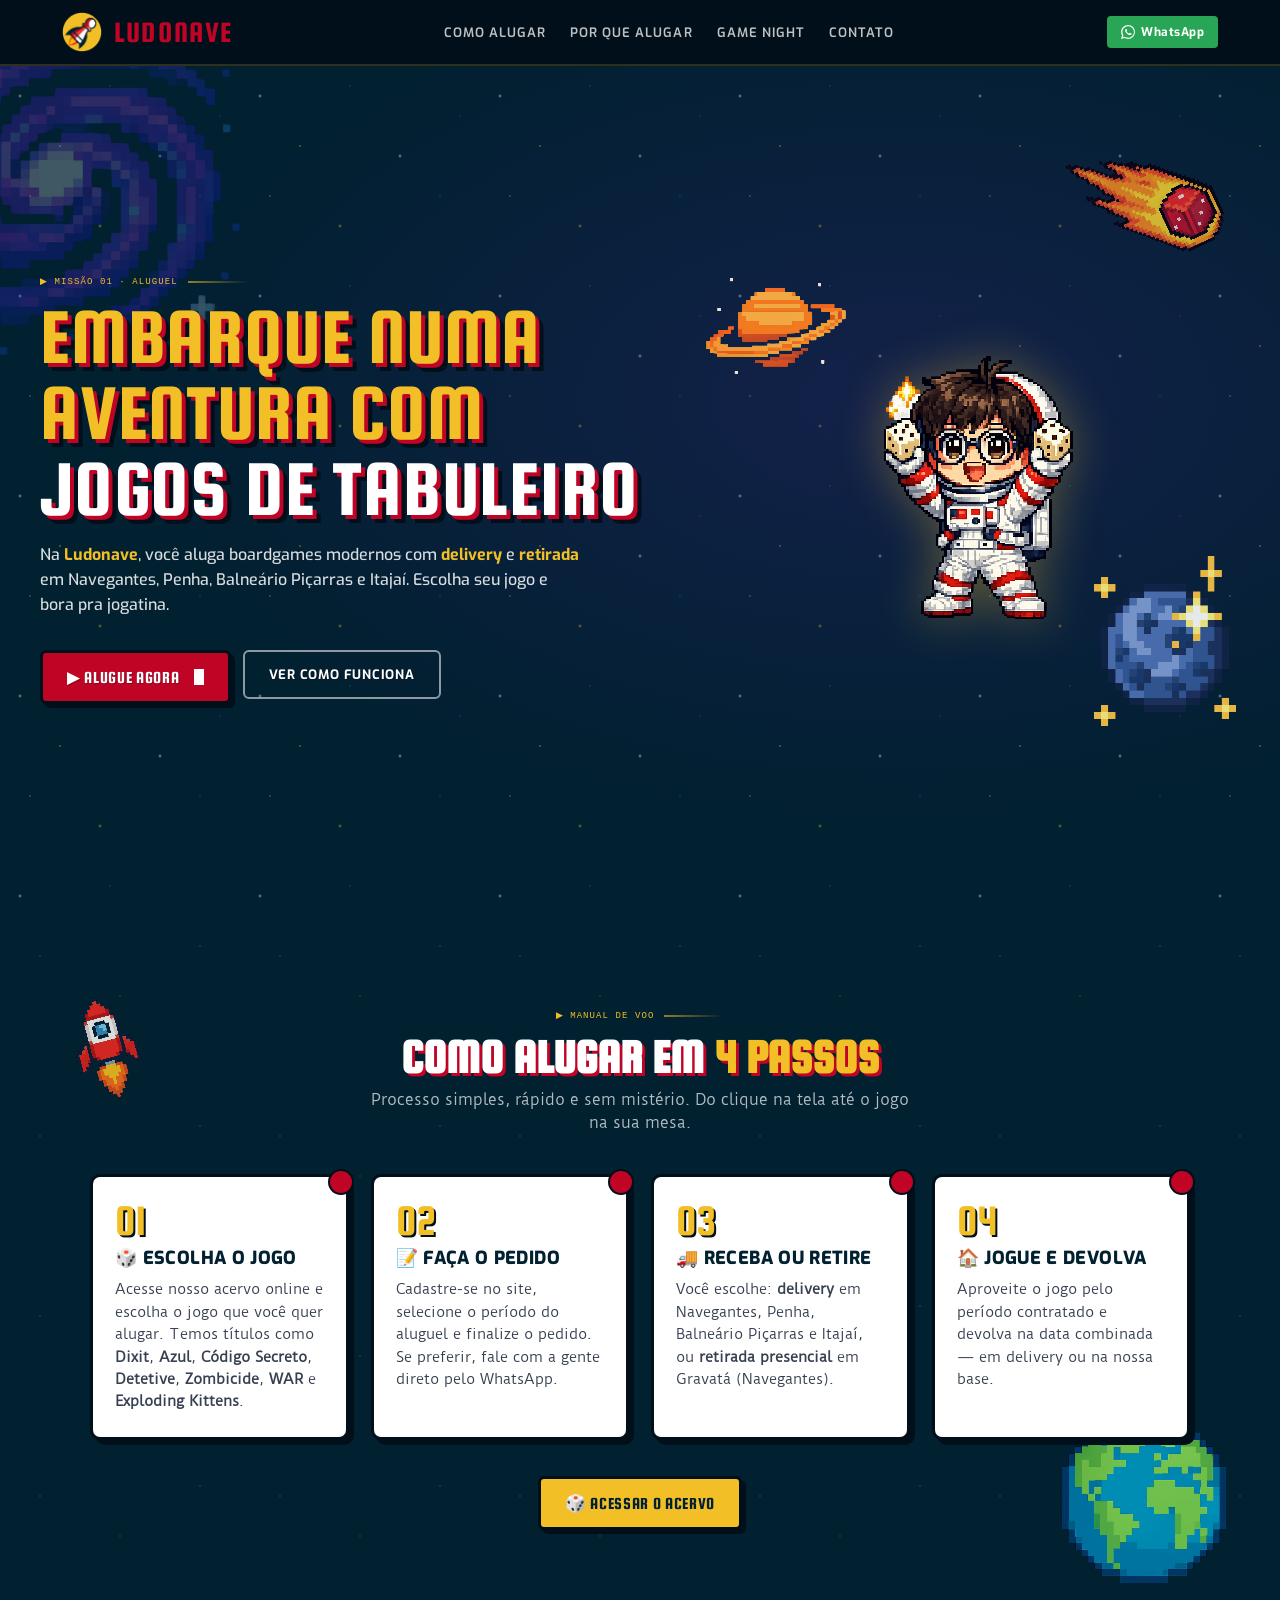
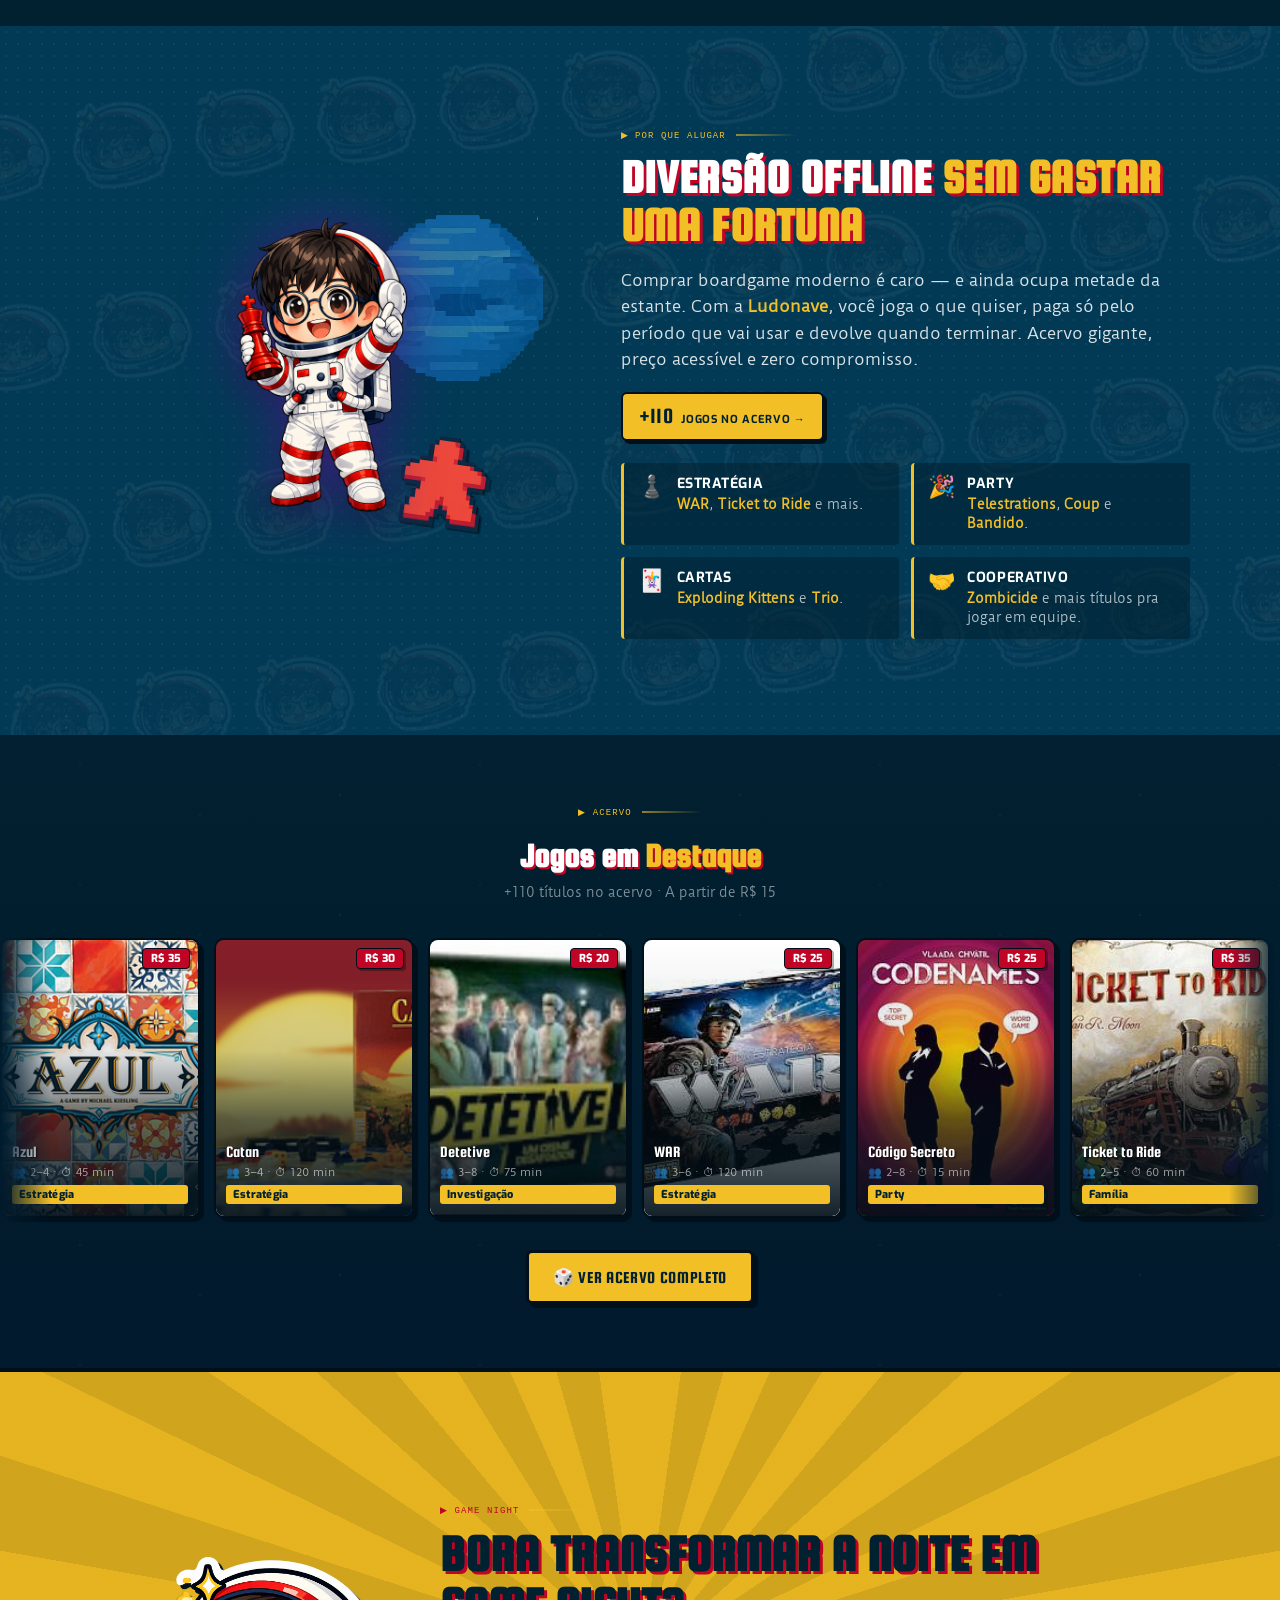
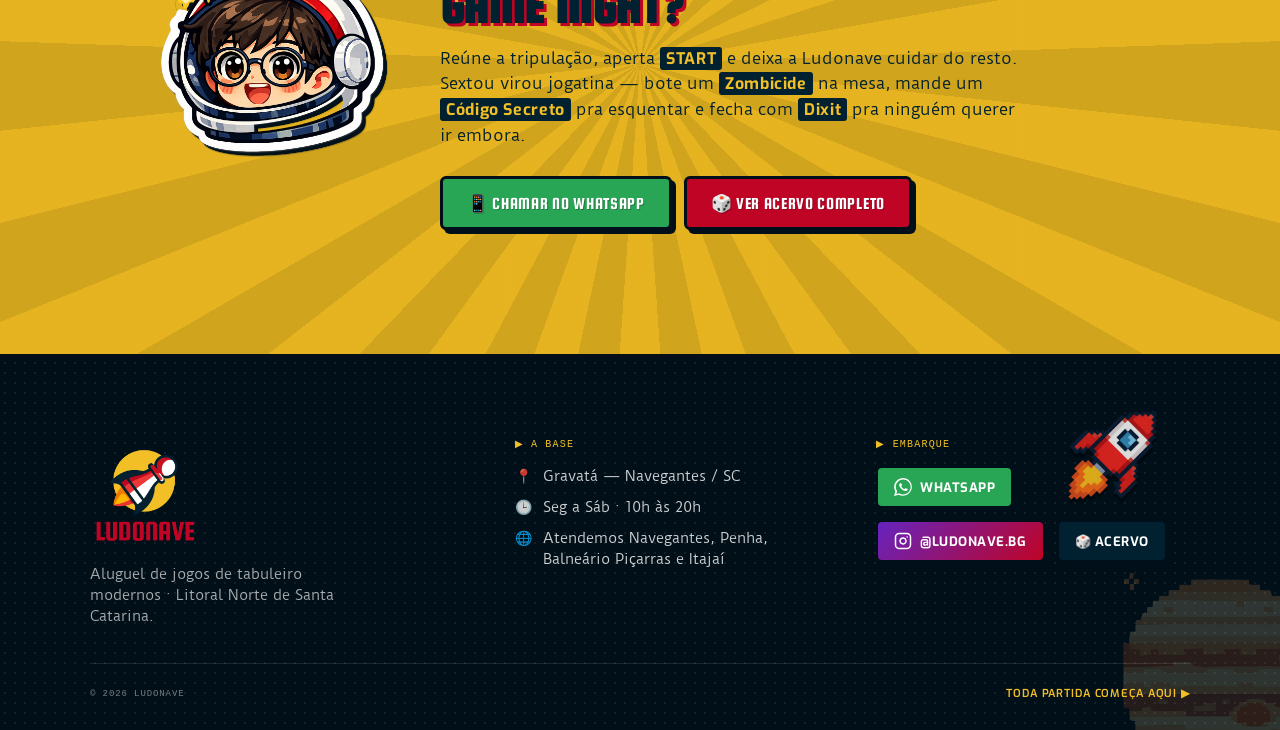
==== commit eba66ce7: "fix: corrige mapeamento imagem-jogo no carrossel - Imagens baixadas diretamente da pagina de cada jo" ====
--- a/landing/index.html
+++ b/landing/index.html
@@ -1018,8 +1018,8 @@
   <div class="carousel__wrapper">
     <div class="carousel__track">
       <!-- 1. Azul -->
-      <a class="carousel__card" href="https://ludonave.acervodejogos.com.br/" target="_blank" rel="noopener noreferrer">
-        <img class="carousel__card-img" src="../assets/games/azul.png" alt="Azul" loading="lazy">
+      <a class="carousel__card" href="https://ludonave.acervodejogos.com.br/boardgames/azul" target="_blank" rel="noopener noreferrer">
+        <img class="carousel__card-img" src="../assets/games/azul.jpg" alt="Azul" loading="lazy">
         <div class="carousel__card-price">R$ 35</div>
         <div class="carousel__card-body">
           <div class="carousel__card-name">Azul</div>
@@ -1027,38 +1027,48 @@
           <span class="carousel__card-tag">Estratégia</span>
         </div>
       </a>
-      <!-- 2. Zombicide -->
-      <a class="carousel__card" href="https://ludonave.acervodejogos.com.br/" target="_blank" rel="noopener noreferrer">
+      <!-- 2. Catan -->
+      <a class="carousel__card" href="https://ludonave.acervodejogos.com.br/boardgames/catan" target="_blank" rel="noopener noreferrer">
+        <img class="carousel__card-img" src="../assets/games/catan.jpg" alt="Catan" loading="lazy">
+        <div class="carousel__card-price">R$ 30</div>
+        <div class="carousel__card-body">
+          <div class="carousel__card-name">Catan</div>
+          <div class="carousel__card-meta">👥 3–4 · ⏱ 120 min</div>
+          <span class="carousel__card-tag">Estratégia</span>
+        </div>
+      </a>
+      <!-- 3. Detetive -->
+      <a class="carousel__card" href="https://ludonave.acervodejogos.com.br/boardgames/detetive-3bcec8da-9fe7-4fd2-8f28-2bfc604d49ce" target="_blank" rel="noopener noreferrer">
         <img class="carousel__card-img" src="../assets/games/detetive.jpg" alt="Detetive" loading="lazy">
-        <div class="carousel__card-price">R$ 25</div>
+        <div class="carousel__card-price">R$ 20</div>
         <div class="carousel__card-body">
           <div class="carousel__card-name">Detetive</div>
-          <div class="carousel__card-meta">👥 3–8 · ⏱ 60 min</div>
+          <div class="carousel__card-meta">👥 3–8 · ⏱ 75 min</div>
           <span class="carousel__card-tag">Investigação</span>
         </div>
       </a>
-      <!-- 3. Dixit -->
-      <a class="carousel__card" href="https://ludonave.acervodejogos.com.br/" target="_blank" rel="noopener noreferrer">
-        <img class="carousel__card-img" src="../assets/games/dixit.png" alt="Dixit" loading="lazy">
+      <!-- 4. WAR -->
+      <a class="carousel__card" href="https://ludonave.acervodejogos.com.br/boardgames/war" target="_blank" rel="noopener noreferrer">
+        <img class="carousel__card-img" src="../assets/games/war.jpg" alt="WAR" loading="lazy">
         <div class="carousel__card-price">R$ 25</div>
-        <div class="carousel__card-body">
-          <div class="carousel__card-name">Dixit</div>
-          <div class="carousel__card-meta">👥 3–8 · ⏱ 30 min</div>
-          <span class="carousel__card-tag">Party</span>
-        </div>
-      </a>
-      <!-- 4. WAR -->
-      <a class="carousel__card" href="https://ludonave.acervodejogos.com.br/" target="_blank" rel="noopener noreferrer">
-        <img class="carousel__card-img" src="../assets/games/war.jpg" alt="WAR" loading="lazy">
-        <div class="carousel__card-price">R$ 20</div>
         <div class="carousel__card-body">
           <div class="carousel__card-name">WAR</div>
           <div class="carousel__card-meta">👥 3–6 · ⏱ 120 min</div>
           <span class="carousel__card-tag">Estratégia</span>
         </div>
       </a>
-      <!-- 5. Ticket to Ride -->
-      <a class="carousel__card" href="https://ludonave.acervodejogos.com.br/" target="_blank" rel="noopener noreferrer">
+      <!-- 5. Código Secreto -->
+      <a class="carousel__card" href="https://ludonave.acervodejogos.com.br/boardgames/codigo-secreto" target="_blank" rel="noopener noreferrer">
+        <img class="carousel__card-img" src="../assets/games/codigo-secreto.jpg" alt="Código Secreto" loading="lazy">
+        <div class="carousel__card-price">R$ 25</div>
+        <div class="carousel__card-body">
+          <div class="carousel__card-name">Código Secreto</div>
+          <div class="carousel__card-meta">👥 2–8 · ⏱ 15 min</div>
+          <span class="carousel__card-tag">Party</span>
+        </div>
+      </a>
+      <!-- 6. Ticket to Ride -->
+      <a class="carousel__card" href="https://ludonave.acervodejogos.com.br/boardgames/ticket-to-ride" target="_blank" rel="noopener noreferrer">
         <img class="carousel__card-img" src="../assets/games/ticket-to-ride.jpg" alt="Ticket to Ride" loading="lazy">
         <div class="carousel__card-price">R$ 35</div>
         <div class="carousel__card-body">
@@ -1067,18 +1077,28 @@
           <span class="carousel__card-tag">Família</span>
         </div>
       </a>
-      <!-- 6. Coup -->
-      <a class="carousel__card" href="https://ludonave.acervodejogos.com.br/" target="_blank" rel="noopener noreferrer">
+      <!-- 7. Art Society -->
+      <a class="carousel__card" href="https://ludonave.acervodejogos.com.br/boardgames/art-society-792c251f-6b19-4029-a1d6-bedf83420b52" target="_blank" rel="noopener noreferrer">
+        <img class="carousel__card-img" src="../assets/games/art-society.jpg" alt="Art Society" loading="lazy">
+        <div class="carousel__card-price">R$ 40</div>
+        <div class="carousel__card-body">
+          <div class="carousel__card-name">Art Society</div>
+          <div class="carousel__card-meta">👥 2–4 · ⏱ 60 min</div>
+          <span class="carousel__card-tag">Estratégia</span>
+        </div>
+      </a>
+      <!-- 8. Coup -->
+      <a class="carousel__card" href="https://ludonave.acervodejogos.com.br/boardgames/coup" target="_blank" rel="noopener noreferrer">
         <img class="carousel__card-img" src="../assets/games/coup.jpg" alt="Coup" loading="lazy">
-        <div class="carousel__card-price">R$ 15</div>
+        <div class="carousel__card-price">R$ 20</div>
         <div class="carousel__card-body">
           <div class="carousel__card-name">Coup</div>
           <div class="carousel__card-meta">👥 2–6 · ⏱ 15 min</div>
-          <span class="carousel__card-tag">Cartas</span>
-        </div>
-      </a>
-      <!-- 7. Carcassonne -->
-      <a class="carousel__card" href="https://ludonave.acervodejogos.com.br/" target="_blank" rel="noopener noreferrer">
+          <span class="carousel__card-tag">Blefe</span>
+        </div>
+      </a>
+      <!-- 9. Carcassonne -->
+      <a class="carousel__card" href="https://ludonave.acervodejogos.com.br/boardgames/carcassonne" target="_blank" rel="noopener noreferrer">
         <img class="carousel__card-img" src="../assets/games/carcassonne.jpg" alt="Carcassonne" loading="lazy">
         <div class="carousel__card-price">R$ 25</div>
         <div class="carousel__card-body">
@@ -1087,9 +1107,9 @@
           <span class="carousel__card-tag">Estratégia</span>
         </div>
       </a>
-      <!-- 8. Exploding Kittens -->
-      <a class="carousel__card" href="https://ludonave.acervodejogos.com.br/" target="_blank" rel="noopener noreferrer">
-        <img class="carousel__card-img" src="../assets/games/exploding-kittens.webp" alt="Exploding Kittens" loading="lazy">
+      <!-- 10. Exploding Kittens -->
+      <a class="carousel__card" href="https://ludonave.acervodejogos.com.br/boardgames/exploding-kittens" target="_blank" rel="noopener noreferrer">
+        <img class="carousel__card-img" src="../assets/games/exploding-kittens.jpg" alt="Exploding Kittens" loading="lazy">
         <div class="carousel__card-price">R$ 20</div>
         <div class="carousel__card-body">
           <div class="carousel__card-name">Exploding Kittens</div>
@@ -1097,117 +1117,72 @@
           <span class="carousel__card-tag">Party</span>
         </div>
       </a>
-      <!-- 9. 7 Wonders -->
-      <a class="carousel__card" href="https://ludonave.acervodejogos.com.br/" target="_blank" rel="noopener noreferrer">
-        <img class="carousel__card-img" src="../assets/games/7wonders.jpg" alt="7 Wonders" loading="lazy">
-        <div class="carousel__card-price">R$ 30</div>
-        <div class="carousel__card-body">
-          <div class="carousel__card-name">7 Wonders</div>
-          <div class="carousel__card-meta">👥 3–7 · ⏱ 30 min</div>
-          <span class="carousel__card-tag">Estratégia</span>
-        </div>
-      </a>
-      <!-- 10. Código Secreto -->
-      <a class="carousel__card" href="https://ludonave.acervodejogos.com.br/" target="_blank" rel="noopener noreferrer">
-        <img class="carousel__card-img" src="../assets/games/codigo-secreto.webp" alt="Código Secreto" loading="lazy">
+      <!-- 11. boop. -->
+      <a class="carousel__card" href="https://ludonave.acervodejogos.com.br/boardgames/boop-cdd609db-6732-4f6f-a458-80f8f746e378" target="_blank" rel="noopener noreferrer">
+        <img class="carousel__card-img" src="../assets/games/boop.jpg" alt="boop." loading="lazy">
         <div class="carousel__card-price">R$ 20</div>
         <div class="carousel__card-body">
-          <div class="carousel__card-name">Código Secreto</div>
-          <div class="carousel__card-meta">👥 2–8 · ⏱ 15 min</div>
-          <span class="carousel__card-tag">Party</span>
+          <div class="carousel__card-name">boop.</div>
+          <div class="carousel__card-meta">👥 2 · ⏱ 30 min</div>
+          <span class="carousel__card-tag">Estratégia</span>
         </div>
       </a>
 
       <!-- ===== DUPLICADOS para loop seamless ===== -->
-      <a class="carousel__card" href="https://ludonave.acervodejogos.com.br/" target="_blank" rel="noopener noreferrer" aria-hidden="true" tabindex="-1">
-        <img class="carousel__card-img" src="../assets/games/azul.png" alt="" loading="lazy">
+      <a class="carousel__card" href="https://ludonave.acervodejogos.com.br/boardgames/azul" target="_blank" rel="noopener noreferrer" aria-hidden="true" tabindex="-1">
+        <img class="carousel__card-img" src="../assets/games/azul.jpg" alt="" loading="lazy">
         <div class="carousel__card-price">R$ 35</div>
-        <div class="carousel__card-body">
-          <div class="carousel__card-name">Azul</div>
-          <div class="carousel__card-meta">👥 2–4 · ⏱ 45 min</div>
-          <span class="carousel__card-tag">Estratégia</span>
-        </div>
-      </a>
-      <a class="carousel__card" href="https://ludonave.acervodejogos.com.br/" target="_blank" rel="noopener noreferrer" aria-hidden="true" tabindex="-1">
-        <img class="carousel__card-img" src="../assets/games/zombicide.jpg" alt="" loading="lazy">
-        <div class="carousel__card-price">R$ 40</div>
-        <div class="carousel__card-body">
-          <div class="carousel__card-name">Zombicide</div>
-          <div class="carousel__card-meta">👥 1–6 · ⏱ 60 min</div>
-          <span class="carousel__card-tag">Cooperativo</span>
-        </div>
-      </a>
-      <a class="carousel__card" href="https://ludonave.acervodejogos.com.br/" target="_blank" rel="noopener noreferrer" aria-hidden="true" tabindex="-1">
-        <img class="carousel__card-img" src="../assets/games/dixit.png" alt="" loading="lazy">
+        <div class="carousel__card-body"><div class="carousel__card-name">Azul</div><div class="carousel__card-meta">👥 2–4 · ⏱ 45 min</div><span class="carousel__card-tag">Estratégia</span></div>
+      </a>
+      <a class="carousel__card" href="https://ludonave.acervodejogos.com.br/boardgames/catan" target="_blank" rel="noopener noreferrer" aria-hidden="true" tabindex="-1">
+        <img class="carousel__card-img" src="../assets/games/catan.jpg" alt="" loading="lazy">
+        <div class="carousel__card-price">R$ 30</div>
+        <div class="carousel__card-body"><div class="carousel__card-name">Catan</div><div class="carousel__card-meta">👥 3–4 · ⏱ 120 min</div><span class="carousel__card-tag">Estratégia</span></div>
+      </a>
+      <a class="carousel__card" href="https://ludonave.acervodejogos.com.br/boardgames/detetive-3bcec8da-9fe7-4fd2-8f28-2bfc604d49ce" target="_blank" rel="noopener noreferrer" aria-hidden="true" tabindex="-1">
+        <img class="carousel__card-img" src="../assets/games/detetive.jpg" alt="" loading="lazy">
+        <div class="carousel__card-price">R$ 20</div>
+        <div class="carousel__card-body"><div class="carousel__card-name">Detetive</div><div class="carousel__card-meta">👥 3–8 · ⏱ 75 min</div><span class="carousel__card-tag">Investigação</span></div>
+      </a>
+      <a class="carousel__card" href="https://ludonave.acervodejogos.com.br/boardgames/war" target="_blank" rel="noopener noreferrer" aria-hidden="true" tabindex="-1">
+        <img class="carousel__card-img" src="../assets/games/war.jpg" alt="" loading="lazy">
         <div class="carousel__card-price">R$ 25</div>
-        <div class="carousel__card-body">
-          <div class="carousel__card-name">Dixit</div>
-          <div class="carousel__card-meta">👥 3–8 · ⏱ 30 min</div>
-          <span class="carousel__card-tag">Party</span>
-        </div>
-      </a>
-      <a class="carousel__card" href="https://ludonave.acervodejogos.com.br/" target="_blank" rel="noopener noreferrer" aria-hidden="true" tabindex="-1">
-        <img class="carousel__card-img" src="../assets/games/war.jpg" alt="" loading="lazy">
-        <div class="carousel__card-price">R$ 20</div>
-        <div class="carousel__card-body">
-          <div class="carousel__card-name">WAR</div>
-          <div class="carousel__card-meta">👥 3–6 · ⏱ 120 min</div>
-          <span class="carousel__card-tag">Estratégia</span>
-        </div>
-      </a>
-      <a class="carousel__card" href="https://ludonave.acervodejogos.com.br/" target="_blank" rel="noopener noreferrer" aria-hidden="true" tabindex="-1">
+        <div class="carousel__card-body"><div class="carousel__card-name">WAR</div><div class="carousel__card-meta">👥 3–6 · ⏱ 120 min</div><span class="carousel__card-tag">Estratégia</span></div>
+      </a>
+      <a class="carousel__card" href="https://ludonave.acervodejogos.com.br/boardgames/codigo-secreto" target="_blank" rel="noopener noreferrer" aria-hidden="true" tabindex="-1">
+        <img class="carousel__card-img" src="../assets/games/codigo-secreto.jpg" alt="" loading="lazy">
+        <div class="carousel__card-price">R$ 25</div>
+        <div class="carousel__card-body"><div class="carousel__card-name">Código Secreto</div><div class="carousel__card-meta">👥 2–8 · ⏱ 15 min</div><span class="carousel__card-tag">Party</span></div>
+      </a>
+      <a class="carousel__card" href="https://ludonave.acervodejogos.com.br/boardgames/ticket-to-ride" target="_blank" rel="noopener noreferrer" aria-hidden="true" tabindex="-1">
         <img class="carousel__card-img" src="../assets/games/ticket-to-ride.jpg" alt="" loading="lazy">
         <div class="carousel__card-price">R$ 35</div>
-        <div class="carousel__card-body">
-          <div class="carousel__card-name">Ticket to Ride</div>
-          <div class="carousel__card-meta">👥 2–5 · ⏱ 60 min</div>
-          <span class="carousel__card-tag">Família</span>
-        </div>
-      </a>
-      <a class="carousel__card" href="https://ludonave.acervodejogos.com.br/" target="_blank" rel="noopener noreferrer" aria-hidden="true" tabindex="-1">
+        <div class="carousel__card-body"><div class="carousel__card-name">Ticket to Ride</div><div class="carousel__card-meta">👥 2–5 · ⏱ 60 min</div><span class="carousel__card-tag">Família</span></div>
+      </a>
+      <a class="carousel__card" href="https://ludonave.acervodejogos.com.br/boardgames/art-society-792c251f-6b19-4029-a1d6-bedf83420b52" target="_blank" rel="noopener noreferrer" aria-hidden="true" tabindex="-1">
+        <img class="carousel__card-img" src="../assets/games/art-society.jpg" alt="" loading="lazy">
+        <div class="carousel__card-price">R$ 40</div>
+        <div class="carousel__card-body"><div class="carousel__card-name">Art Society</div><div class="carousel__card-meta">👥 2–4 · ⏱ 60 min</div><span class="carousel__card-tag">Estratégia</span></div>
+      </a>
+      <a class="carousel__card" href="https://ludonave.acervodejogos.com.br/boardgames/coup" target="_blank" rel="noopener noreferrer" aria-hidden="true" tabindex="-1">
         <img class="carousel__card-img" src="../assets/games/coup.jpg" alt="" loading="lazy">
-        <div class="carousel__card-price">R$ 15</div>
-        <div class="carousel__card-body">
-          <div class="carousel__card-name">Coup</div>
-          <div class="carousel__card-meta">👥 2–6 · ⏱ 15 min</div>
-          <span class="carousel__card-tag">Cartas</span>
-        </div>
-      </a>
-      <a class="carousel__card" href="https://ludonave.acervodejogos.com.br/" target="_blank" rel="noopener noreferrer" aria-hidden="true" tabindex="-1">
+        <div class="carousel__card-price">R$ 20</div>
+        <div class="carousel__card-body"><div class="carousel__card-name">Coup</div><div class="carousel__card-meta">👥 2–6 · ⏱ 15 min</div><span class="carousel__card-tag">Blefe</span></div>
+      </a>
+      <a class="carousel__card" href="https://ludonave.acervodejogos.com.br/boardgames/carcassonne" target="_blank" rel="noopener noreferrer" aria-hidden="true" tabindex="-1">
         <img class="carousel__card-img" src="../assets/games/carcassonne.jpg" alt="" loading="lazy">
         <div class="carousel__card-price">R$ 25</div>
-        <div class="carousel__card-body">
-          <div class="carousel__card-name">Carcassonne</div>
-          <div class="carousel__card-meta">👥 2–5 · ⏱ 45 min</div>
-          <span class="carousel__card-tag">Estratégia</span>
-        </div>
-      </a>
-      <a class="carousel__card" href="https://ludonave.acervodejogos.com.br/" target="_blank" rel="noopener noreferrer" aria-hidden="true" tabindex="-1">
-        <img class="carousel__card-img" src="../assets/games/exploding-kittens.webp" alt="" loading="lazy">
+        <div class="carousel__card-body"><div class="carousel__card-name">Carcassonne</div><div class="carousel__card-meta">👥 2–5 · ⏱ 45 min</div><span class="carousel__card-tag">Estratégia</span></div>
+      </a>
+      <a class="carousel__card" href="https://ludonave.acervodejogos.com.br/boardgames/exploding-kittens" target="_blank" rel="noopener noreferrer" aria-hidden="true" tabindex="-1">
+        <img class="carousel__card-img" src="../assets/games/exploding-kittens.jpg" alt="" loading="lazy">
         <div class="carousel__card-price">R$ 20</div>
-        <div class="carousel__card-body">
-          <div class="carousel__card-name">Exploding Kittens</div>
-          <div class="carousel__card-meta">👥 2–5 · ⏱ 15 min</div>
-          <span class="carousel__card-tag">Party</span>
-        </div>
-      </a>
-      <a class="carousel__card" href="https://ludonave.acervodejogos.com.br/" target="_blank" rel="noopener noreferrer" aria-hidden="true" tabindex="-1">
-        <img class="carousel__card-img" src="../assets/games/7wonders.jpg" alt="" loading="lazy">
-        <div class="carousel__card-price">R$ 30</div>
-        <div class="carousel__card-body">
-          <div class="carousel__card-name">7 Wonders</div>
-          <div class="carousel__card-meta">👥 3–7 · ⏱ 30 min</div>
-          <span class="carousel__card-tag">Estratégia</span>
-        </div>
-      </a>
-      <a class="carousel__card" href="https://ludonave.acervodejogos.com.br/" target="_blank" rel="noopener noreferrer" aria-hidden="true" tabindex="-1">
-        <img class="carousel__card-img" src="../assets/games/codigo-secreto.webp" alt="" loading="lazy">
+        <div class="carousel__card-body"><div class="carousel__card-name">Exploding Kittens</div><div class="carousel__card-meta">👥 2–5 · ⏱ 15 min</div><span class="carousel__card-tag">Party</span></div>
+      </a>
+      <a class="carousel__card" href="https://ludonave.acervodejogos.com.br/boardgames/boop-cdd609db-6732-4f6f-a458-80f8f746e378" target="_blank" rel="noopener noreferrer" aria-hidden="true" tabindex="-1">
+        <img class="carousel__card-img" src="../assets/games/boop.jpg" alt="" loading="lazy">
         <div class="carousel__card-price">R$ 20</div>
-        <div class="carousel__card-body">
-          <div class="carousel__card-name">Código Secreto</div>
-          <div class="carousel__card-meta">👥 2–8 · ⏱ 15 min</div>
-          <span class="carousel__card-tag">Party</span>
-        </div>
+        <div class="carousel__card-body"><div class="carousel__card-name">boop.</div><div class="carousel__card-meta">👥 2 · ⏱ 30 min</div><span class="carousel__card-tag">Estratégia</span></div>
       </a>
     </div>
   </div>
